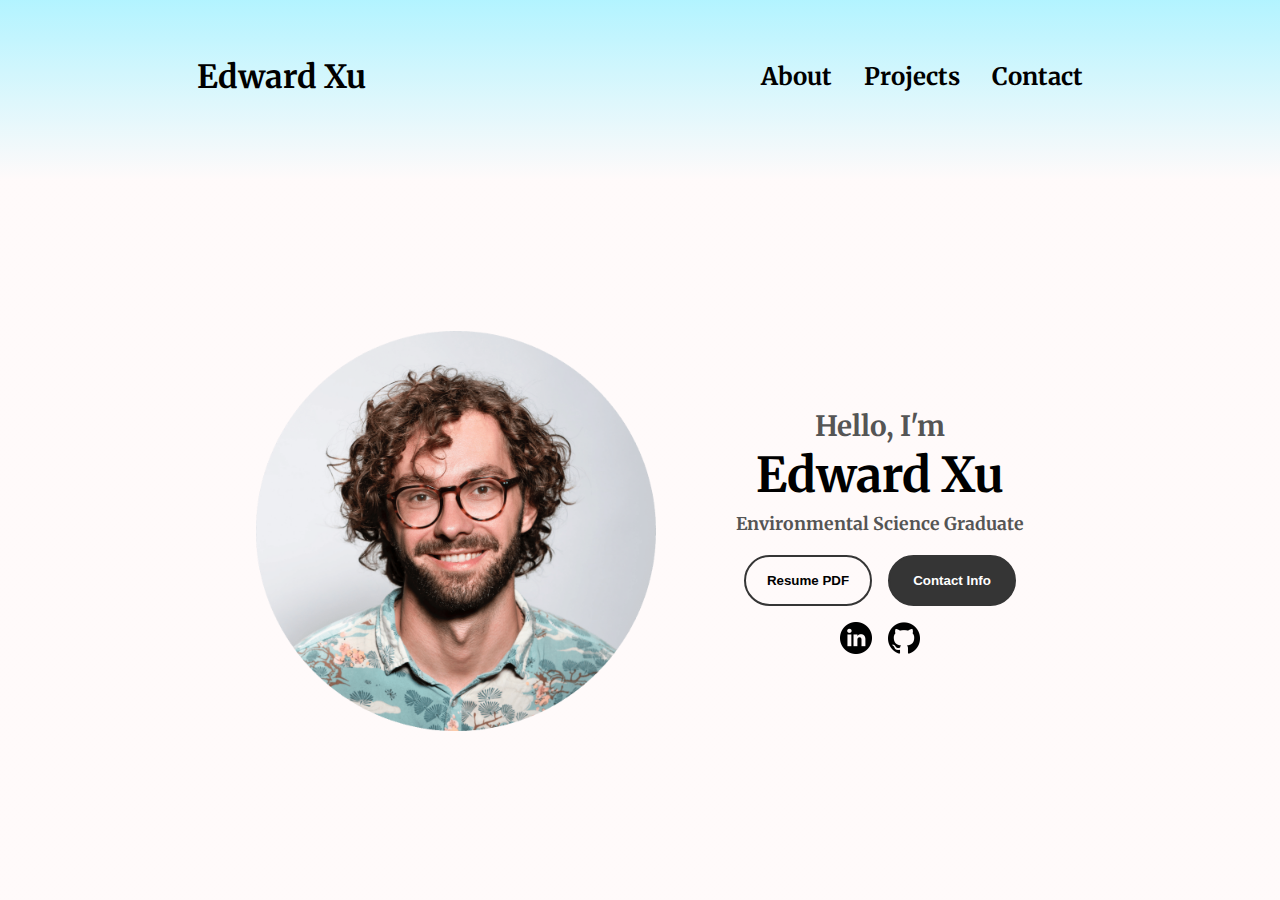
==== index.html @ 3295672f "1.0" ====
<!DOCTYPE html>
<html lang="en">
<head>
    <meta charset="UTF-8">
    <meta name="viewport" content="width=, initial-scale=1.0">
    <title>Edward's Portfolio</title>
    <link rel="stylesheet" href="style.css">
    <link rel="stylesheet" href="mediaqueries.css">
</head>
<body>
    <nav id="desktop-nav">
        <div class="logo">Edward Xu</div>
        <div>
            <ul class="nav-links">
                <li><a href="#about">About</a></li>
                <li><a href="#projects">Projects</a></li>
                <li><a href="#contact">Contact</a></li>
            </ul>
        </div>
    </nav>
    <nav id="hamburger-nav">
        <div class="logo">Edward Xu</div>
        <div class="hamburger-menu">
            <div class="hamburger-icon" onclick="toggleMenu()">
                <span></span>
                <span></span>
                <span></span>
            </div>
            <div class="menu-links">
                <li><a href="#about" onclick="toggleMenu()">About</a></li>
                <li><a href="#projects" onclick="toggleMenu()">Projects</a></li>
                <li><a href="#contact" onclick="toggleMenu()">Contact</a></li>
            </div>
    </nav>
    <section id="profile">
        <div class="section_pic-container">
            <img src="./assets/profile-pic.png" alt="Edward Xu">
        </div>
        <div class="section__text">
            <p class="section__text__p1">Hello, I'm</p>
            <h1 class="title">Edward Xu</h1>
            <p class="section__text__p2">Environmental Science Graduate</p>
            <div class="btn-container">
                <button 
                    class="btn btn-color-2" 
                    onclick="window.open('./assets/resume-example.pdf')">Resume PDF
                </button>
                <button 
                    class="btn btn-color-1" 
                    onclick="location.href='./#contact'">Contact Info</button>
            </div>
            <div id="socials-container">
                <img 
                    src="./assets/linkedin.png" 
                    alt="LinkedIn"
                    class="icon" 
                    onclick="location.href='https://www.linkedin.com/in/edward-xu-8b57b4224/'">
                <img 
                    src="./assets/github.png" 
                    alt="Github"
                    class="icon" 
                    onclick="location.href='https://www.github.com'">
            </div>
        </div>
    </section>
    <script src="script.js"></script>
</body>
</html>
---- style.css ----
/* GENERAL */

@import url('https://fonts.googleapis.com/css2?family=Merriweather:ital,wght@0,300;0,400;0,700;0,900;1,300;1,400;1,700;1,900&family=Poppins:wght@300;400;500;600&display=swap');

* {
    margin: 0;
    padding: 0;
}

body {
    font-family: "Merriweather", serif;
    font-weight: 700;
    font-style: normal;
      } ;

html {
    scroll-behavior: smooth;
}

p {
    color: rgb(85, 85, 85)
}

/* TRANSITION */

am .btn {
    transition: all 300ms ease
}

/* DESKTOP NAV */

nav, 
.nav-links {
    display: flex;
}

nav {
    justify-content: space-around;
    align-items: center;
    height: 17vh;
 }

 .nav-links {
    gap: 2rem;
    list-style: none;
    font-size: 1.5rem;
 }

 a {
    color: black;
    text-decoration: none;
    text-decoration-color: white;
 }

 a:hover {
    color: grey;
    text-decoration: underline;
    text-underline-offset: 0.75rem;
    text-decoration-color: rgb(181, 181, 181);}

.logo{
    font-size: 2rem;
}

.logo:hover{
    cursor:default
}

/* HAMBURGER MENU */

#hamburger-nav {
    display: none;
}

.hamburger-menu{
    position: relative;
    display: inline-block;
}

.hamburger-icon{
    display: flex;
    flex-direction: column;
    justify-content: space-between;
    height: 24px;
    width: 30px;
    cursor: pointer;
}

.hamburger-icon span {
    width: 100%;
    height: 2px;
    background-color: black;
    transition: all 0.3s ease-in-out;
}

.menu-links {
    position: absolute;
    top: 100%;
    right: 0;
    background-color: transparent;
    width: fit-content;
    max-height: 0;
    overflow: hidden;
    transition: all 0.3s ease-in-out;
}

.menu-links a {
    display: block;
    padding: 10px;
    text-align: center;
    font-size: 1.5rem;
    color: black;
    text-decoration: none;
    transition: all 0.3 ease-in-out;
}

.menu-links li {
    list-style: none;
}

.menu-links.open {
    max-height: 300px;
}

.hamburger-icon.open span:first-child{
    transform:rotate(45deg) translate(10px, 5px);
}

.hamburger-icon.open span:nth-child(2) {
    opacity:0;
}

.hamburger-icon.open span:last-child {
    transform:rotate(-45deg) translate(10px, -5px);
}

.hamburger-icon span:first-child {
    transform: none;
}

.hamburger-icon span:first-child {
    opacity: 1;
}

.hamburger-icon span:first-child {
    transform: none;
}

/* SECTIONS */

section {
    padding-top: 4vh;
    height: 96vh;
    margin: 0 10rem;
    box-sizing: border-box;
    min-height: fit-content;
}

.section-container {
    display: flex;
}

/* PROFILE SECTION */

#profile {
    display: flex;
    justify-content: center;
    gap: 5rem;
    height: 80vh
}

.section_pic-container {
    display: flex;
    height: 400px;
    width: 400px;
    margin: auto 0;
}

.section__text {
    align-self: center;
    text-align: center;
}

.section__text_p {
    font-weight: 600
    
}

.section__text__p1 {
    text-align: center;
}

.section__text__p1 {
    font-size: 1.75rem;
    margin-bottom: 0.1rem;
}

.section__text__p2 {
    font-size: 1.1rem;
    margin-bottom: 1.25rem;
}

.title {
    font-size: 3rem;
    text-align: center;
    margin-bottom: 0.5rem;
}

#socials-container {
    display: flex;
    justify-content: center;
    margin-top: 1rem;
    gap: 1rem;
}

/* ICONS */

.icon{
    cursor: pointer;
    height: 2rem;
}

.btn-container{
    display: flex;
    justify-content: center;
    gap: 1rem;
}

.btn{
    font-weight: 600;
    transition: all 300ms ease;
    padding: 1rem;
    width: 8rem;
    border-radius: 2rem;
}

.btn-color-1, .btn-color-2 {
    border: rgb(53, 53, 53) 0.15rem solid;
}
.btn-color-1:hover, .btn-color-2:hover {
    cursor: pointer
}

.btn-color-1, .btn-color-2:hover {
    background: rgb(53, 53, 53);
    color: white;
}

.btn-color-1:hover {
    background: rgb(0, 0, 0);
}

.btn-color-2 {
    background: none
}

.btn-color-2:hover {
    border: rgb(255, 255, 255) 0.1rem solid;
}

/* BACKGROUND*/

body {
    /* Fallback solid color for older browsers */
    background: hsla(189, 100%, 85%, 1);
    
    background: linear-gradient(
        180deg,
        hsla(189, 100%, 85%, 1) 0%,
        hsla(0, 100%, 99%, 1) 20%
    );
}

html, body {
    min-height: 100vh;
    margin: 0;
    padding: 0;
}
---- mediaqueries.css ----
@media screen and (max-width: 1200px) {
    #desktop-nav {
        display: none;
    }
    #hamburger-nav {
        display: flex;
    }
}
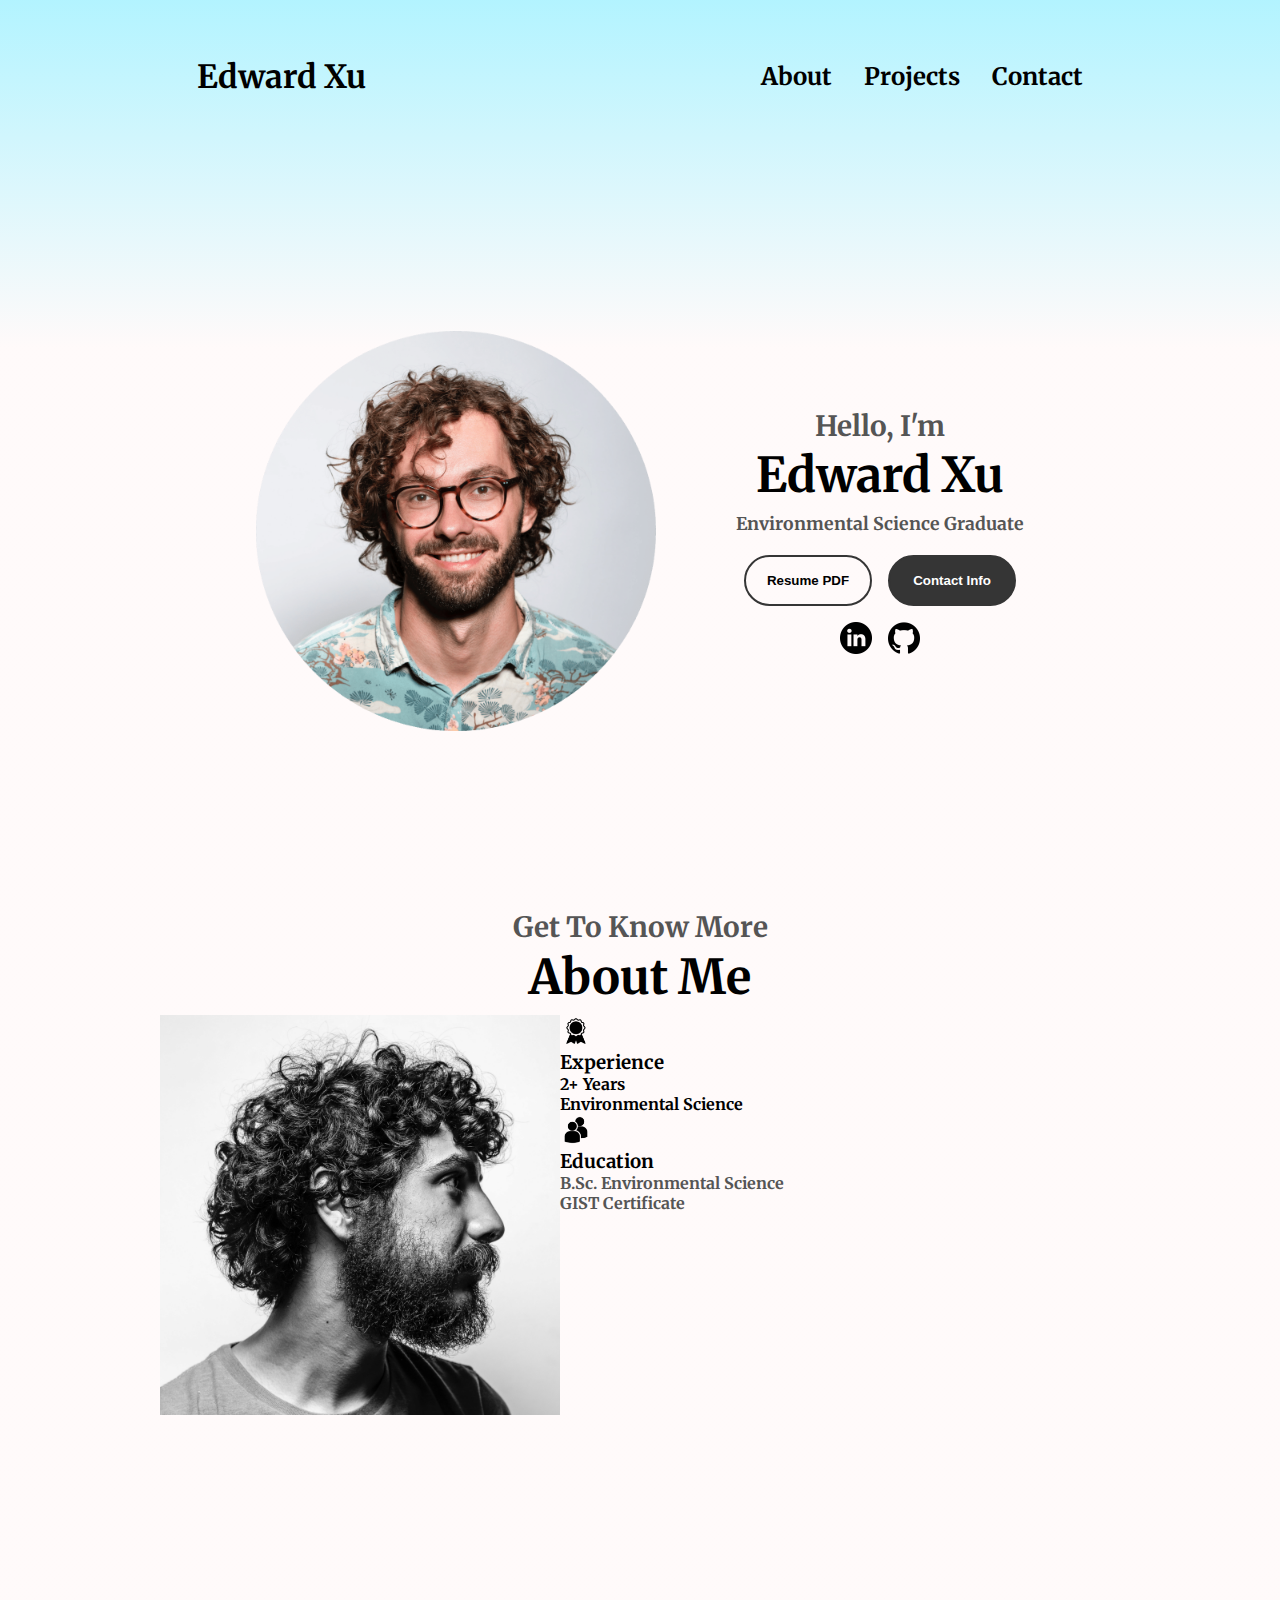
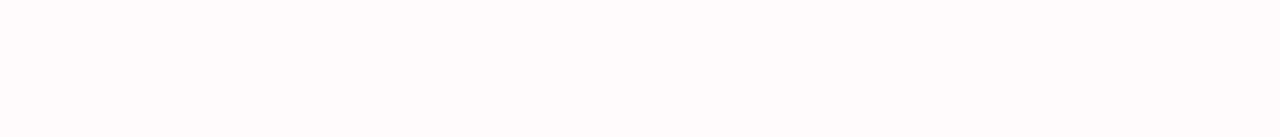
==== commit 567eb742: "Update index.html" ====
--- a/index.html
+++ b/index.html
@@ -31,6 +31,7 @@
                 <li><a href="#projects" onclick="toggleMenu()">Projects</a></li>
                 <li><a href="#contact" onclick="toggleMenu()">Contact</a></li>
             </div>
+        </div>
     </nav>
     <section id="profile">
         <div class="section_pic-container">
@@ -63,6 +64,37 @@
             </div>
         </div>
     </section>
+    <section id="about">
+        <p class="section__text__p1">Get To Know More</p>
+        <h1 class="title">About Me</h1>
+        <div class="section-container">
+            <div class="section_pic-container">
+                <img src="./assets/about-pic.png" 
+                alt="Profile picture"
+                class="about-pic"
+                />
+            </div>
+            <div class="about-details-container">
+                <div class="about-container">
+                    <div class="details-container">
+                        <img src="./assets/experience.png"
+                        alt="Experience icon"
+                        class="icon"
+                    />
+                    <h3>Experience</h3>
+                    <p2>2+ Years <br>Environmental Science</p2>
+                    </div>
+                    <div class="details-container">
+                        <img src="./assets/education.png"
+                        alt="Education icon"
+                        class="icon"
+                    />
+                    <h3>Education</h3>
+                    <p>B.Sc. Environmental Science<br />GIST Certificate</p2>
+                    </div>
+            </div>
+        </div>
+    </section>
     <script src="script.js"></script>
 </body>
 </html> 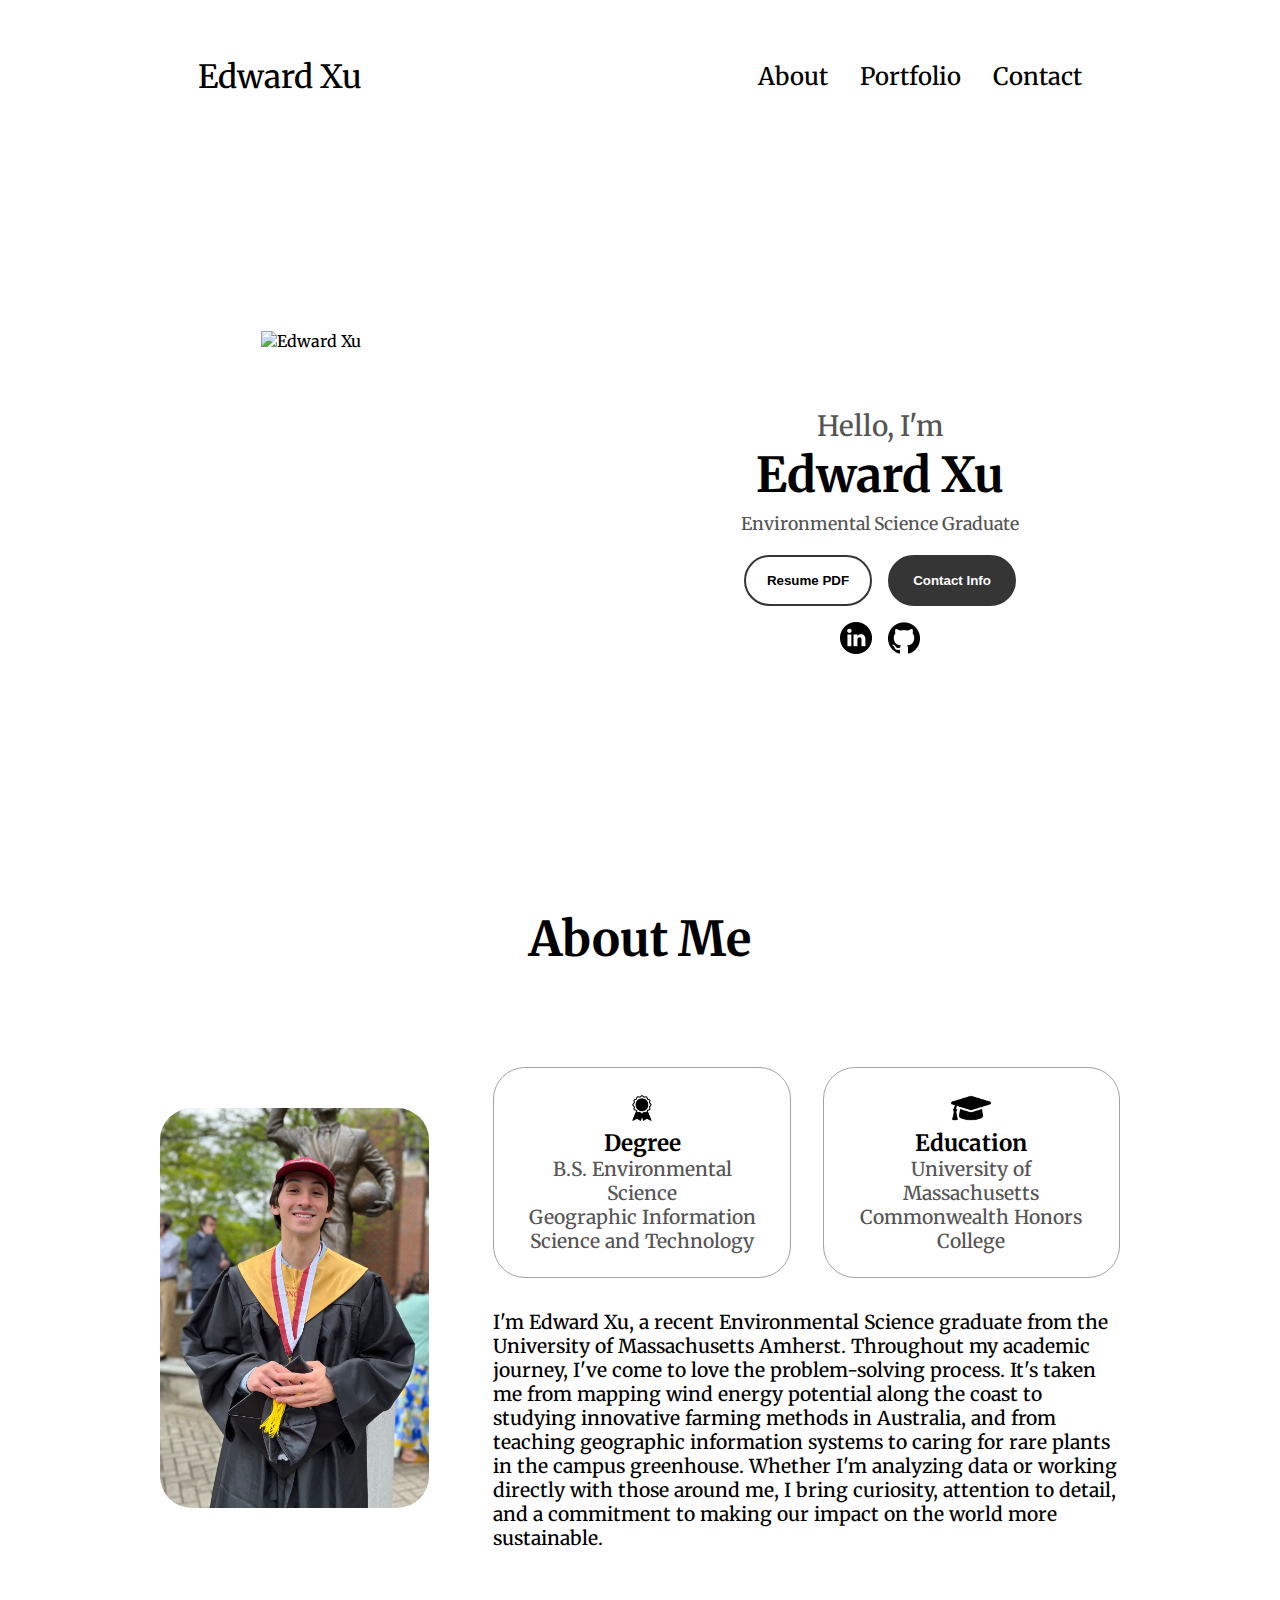
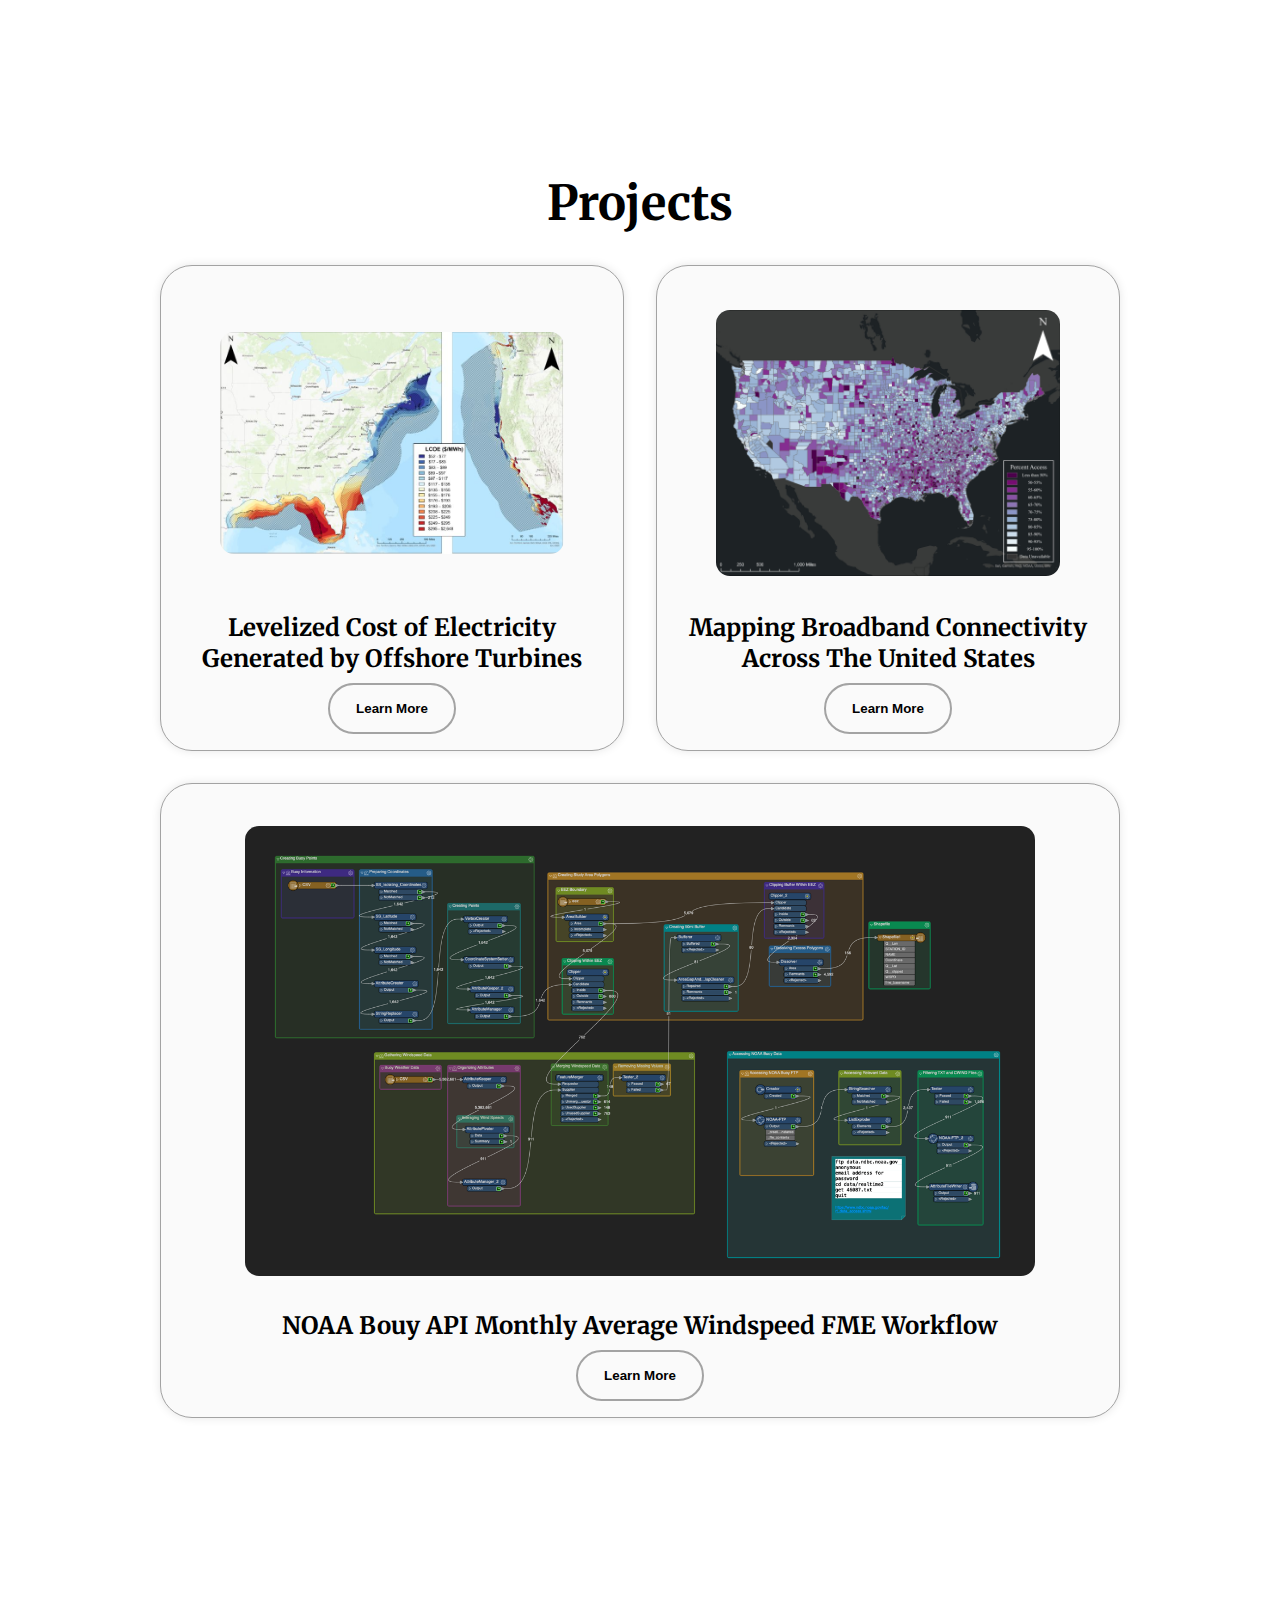
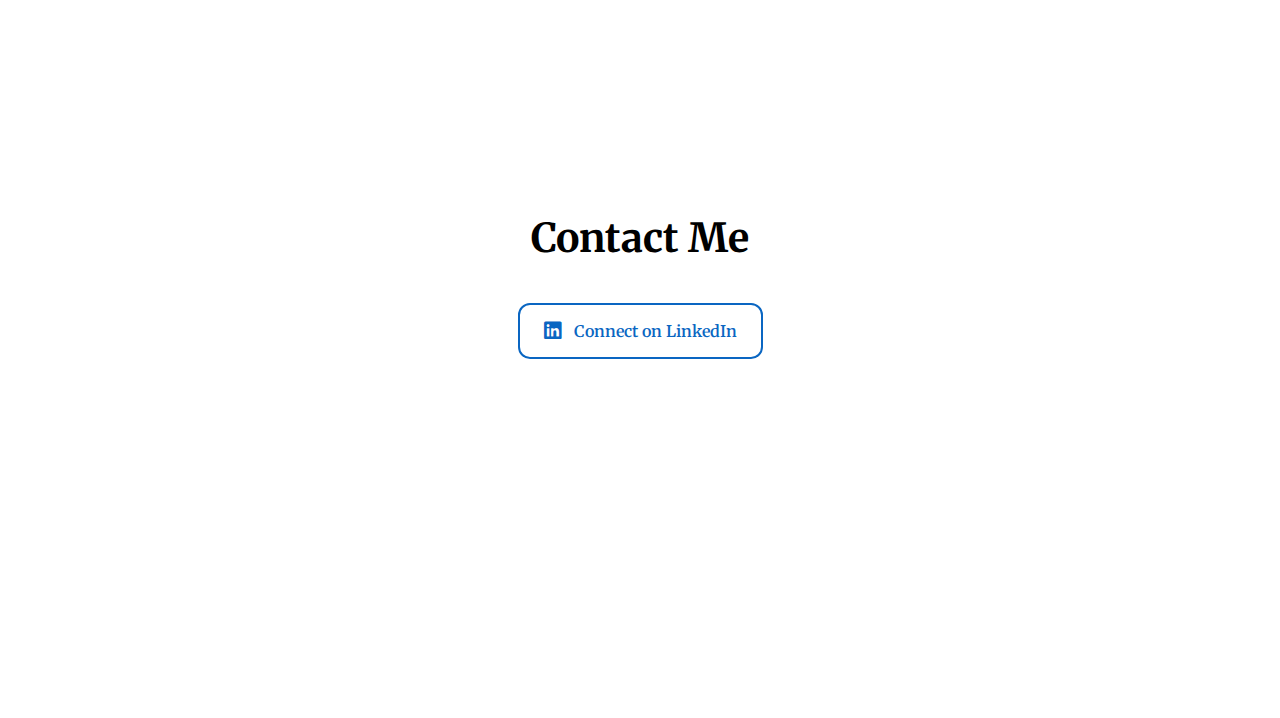
==== commit db447298: "1.0.1" ====
--- a/index.html
+++ b/index.html
@@ -6,6 +6,7 @@
     <title>Edward's Portfolio</title>
     <link rel="stylesheet" href="style.css">
     <link rel="stylesheet" href="mediaqueries.css">
+    <link rel="stylesheet" href="https://cdnjs.cloudflare.com/ajax/libs/font-awesome/6.5.1/css/all.min.css">
 </head>
 <body>
     <nav id="desktop-nav">
@@ -13,7 +14,7 @@
         <div>
             <ul class="nav-links">
                 <li><a href="#about">About</a></li>
-                <li><a href="#projects">Projects</a></li>
+                <li><a href="#portfolio">Portfolio</a></li>
                 <li><a href="#contact">Contact</a></li>
             </ul>
         </div>
@@ -28,14 +29,14 @@
             </div>
             <div class="menu-links">
                 <li><a href="#about" onclick="toggleMenu()">About</a></li>
-                <li><a href="#projects" onclick="toggleMenu()">Projects</a></li>
+                <li><a href="#portfolio" onclick="toggleMenu()">Projects</a></li>
                 <li><a href="#contact" onclick="toggleMenu()">Contact</a></li>
             </div>
         </div>
     </nav>
     <section id="profile">
         <div class="section_pic-container">
-            <img src="./assets/profile-pic.png" alt="Edward Xu">
+            <img src="./assets/profile-photo.png" alt="Edward Xu">
         </div>
         <div class="section__text">
             <p class="section__text__p1">Hello, I'm</p>
@@ -44,7 +45,7 @@
             <div class="btn-container">
                 <button 
                     class="btn btn-color-2" 
-                    onclick="window.open('./assets/resume-example.pdf')">Resume PDF
+                    onclick="window.open('./assets/Xu Resume.pdf')">Resume PDF
                 </button>
                 <button 
                     class="btn btn-color-1" 
@@ -65,34 +66,114 @@
         </div>
     </section>
     <section id="about">
-        <p class="section__text__p1">Get To Know More</p>
         <h1 class="title">About Me</h1>
         <div class="section-container">
             <div class="section_pic-container">
-                <img src="./assets/about-pic.png" 
+                <img src="./assets/IMG_1903.jpg" 
                 alt="Profile picture"
                 class="about-pic"
                 />
             </div>
-            <div class="about-details-container">
-                <div class="about-container">
+            <div class="about-details-containers">
+                <div class="about-containers">
                     <div class="details-container">
                         <img src="./assets/experience.png"
                         alt="Experience icon"
                         class="icon"
                     />
-                    <h3>Experience</h3>
-                    <p2>2+ Years <br>Environmental Science</p2>
+                    <h3>Degree</h3>
+                    <p>B.S. Environmental Science<br>Geographic Information Science and Technology</p>
                     </div>
                     <div class="details-container">
-                        <img src="./assets/education.png"
+                        <img src="./assets/grad-hat.png"
                         alt="Education icon"
                         class="icon"
                     />
                     <h3>Education</h3>
-                    <p>B.Sc. Environmental Science<br />GIST Certificate</p2>
+                    <p>University of Massachusetts<br>Commonwealth Honors College</p>
                     </div>
             </div>
+                <div class="text-container">
+                    <p1>I'm Edward Xu, a recent Environmental Science graduate from the University of Massachusetts Amherst. 
+                    Throughout my academic journey, I've come to love the problem-solving process. It's taken me from mapping wind energy potential along the coast to studying innovative farming methods in Australia, 
+                    and from teaching geographic information systems to caring for rare plants in the campus greenhouse. 
+                    Whether I'm analyzing data or working directly with those around me, I bring curiosity, attention to detail, 
+                    and a commitment to making our impact on the world more sustainable.</p>
+                </div>
+        </div>
+    </section>
+    <section id="portfolio">
+        <h1 class="title">Projects</h1>
+        <div class="experience-details-container">
+            <div class="details-container color-container">
+                <div class="article-container">
+                    <img 
+                        src="./assets/LCOE Map.jpeg" 
+                        alt="Project 1" 
+                        class="project-img" 
+                        onclick="location.href='./project1.html'"
+                    />
+                </div>
+                <h2 class="experience-sub-title project-title">Levelized Cost of Electricity Generated by Offshore Turbines</h2>
+                <div class="btn-container">
+                    <button 
+                        class="btn btn-color-2 project-btn" 
+                        onclick="location.href='./project1.html'"
+                    >
+                        Learn More
+                    </button>
+                </div>
+            </div>
+            <div class="details-container color-container">
+                <div class="article-container">
+                    <img 
+                        src="./assets/Internet.jpg" 
+                        alt="Project 2" 
+                        class="project-img"
+                        onclick="location.href='./project2.html' "
+                    />
+                </div>
+                <h2 class="experience-sub-title project-title">Mapping Broadband Connectivity Across The United States</h2>
+                <div class="btn-container">
+                    <button 
+                        class="btn btn-color-2 project-btn" 
+                        onclick="location.href='./project2.html'"
+                    >
+                        Learn More
+                    </button>
+                </div>
+            </div>
+            <div class="details-container color-container">
+                <div class="article-container">
+                    <img 
+                        src="./assets/FME.png" 
+                        alt="Project 3" 
+                        class="project-img" 
+                        onclick="location.href='./project3.html'"
+                    />
+                </div>
+                <h2 class="experience-sub-title project-title">NOAA Bouy API Monthly Average Windspeed FME Workflow</h2>
+                <div class="btn-container">
+                    <button 
+                        class="btn btn-color-2 project-btn" 
+                        onclick="location.href='./project3.html'"
+                    >
+                        Learn More
+                    </button>
+                </div>
+            </div>
+        </div>
+    </section>
+    <section id="contact" class="contact-section">
+        <div class="contact-content-wrapper">
+            <h2 class="contact-title">Contact Me</h2>
+            <a href="https://www.linkedin.com/in/edward-xu-8b57b4224/" 
+               target="_blank" 
+               rel="noopener noreferrer" 
+               class="contact-btn linkedin-btn">
+                <i class="fab fa-linkedin" aria-hidden="true"></i>
+                <span>Connect on LinkedIn</span>
+            </a>
         </div>
     </section>
     <script src="script.js"></script>
--- a/style.css
+++ b/style.css
@@ -9,7 +9,7 @@
 
 body {
     font-family: "Merriweather", serif;
-    font-weight: 700;
+    font-weight: 500;
     font-style: normal;
       } ;
 
@@ -213,11 +213,27 @@
     gap: 1rem;
 }
 
+.project-img {
+    cursor: pointer;
+    transition: all 300ms ease;
+    border: 2px solid transparent;
+}
+
+.project-img:hover {
+    transform: scale(1.02);
+    border-color: rgb(163, 163, 163);
+}
+
 /* ICONS */
 
-.icon{
+.icon {
     cursor: pointer;
     height: 2rem;
+    transition: all 300ms ease;
+}
+
+.icon:hover {
+    transform: scale(1.1);
 }
 
 .btn-container{
@@ -258,21 +274,182 @@
     border: rgb(255, 255, 255) 0.1rem solid;
 }
 
-/* BACKGROUND*/
-
-body {
-    /* Fallback solid color for older browsers */
-    background: hsla(189, 100%, 85%, 1);
+/* ABOUT SECTION */
+#about {
+    position: relative;
+}
+
+.about-containers {
+    gap: 2rem;
+    margin-bottom: 2rem;
+    margin-top: 0rem;
+}
+
+.about-details-containers {
+    justify-content: center;
+    flex-direction: column;
+    display: flex;
+    font-size: larger;
     
-    background: linear-gradient(
-        180deg,
-        hsla(189, 100%, 85%, 1) 0%,
-        hsla(0, 100%, 99%, 1) 20%
-    );
-}
-
-html, body {
-    min-height: 100vh;
-    margin: 0;
-    padding: 0;
+}
+
+.about-containers,
+.about-details-containers {
+    display: flex;
+}
+
+.details-container {
+    transition: all 300ms ease;
+}
+
+.details-container:hover {
+    transform: translateY(-5px);
+    box-shadow: 0 5px 15px rgba(0, 0, 0, 0.1);
+    border-color: rgb(53, 53, 53);
+}
+
+.about-pic {
+    border-radius: 2rem;
+}
+
+.arrow {
+    position: absolute;
+    right: -5rem;
+    bottom: 2.5rem;
+}
+
+.details-container {
+    padding: 1.5rem;
+    flex: 1;
+    background: transparent;
+    border-radius: 2rem;
+    border: rgb(53, 53, 53) 0.1rem solid;
+    border-color: rgb(163, 163, 163);
+    text-align: center;
+}
+
+.section-container {
+    gap: 4rem;
+    height: 80%;
+}
+
+.section__pic-container {
+    height: 400px;
+    width: 400px;
+    margin: auto 0;
+}
+
+/* PORTFOLIO SECTION */
+#portfolio {
+    position: relative;
+    padding: 4vh 0;
+}
+
+.experience-details-container {
+    display: flex;
+    justify-content: center;
+    gap: 2rem;
+    margin-top: 2rem;
+    flex-wrap: wrap;
+}
+
+.color-container {
+    background: rgb(250, 250, 250);
+    box-shadow: 0 0 10px rgba(0, 0, 0, 0.1);
+    width: calc(100% / 3 - 2rem);
+    min-width: 270px;
+    position: relative;
+    padding-bottom: 60px; /* Space for the button */
+    min-height: 400px; /* Set a minimum height for the container */
+    display: flex;
+    flex-direction: column;
+}
+
+.color-container {
+    transition: all 300ms ease;
+}
+
+.color-container:hover {
+    transform: translateY(-5px);
+    box-shadow: 0 5px 15px rgba(0, 0, 0, 0.1);
+}
+
+.project-img {
+    border-radius: 1rem;
+    width: 90%;
+    height: auto;
+    margin: auto; /* Centers the image vertically in the remaining space */
+}
+
+.project-title {
+    margin: 1rem 0;
+    color: black;
+}
+
+.project-btn {
+    color: black;
+    border-color: rgb(163, 163, 163);
+    position: absolute;
+    bottom: 1rem;
+    left: 50%;
+    transform: translateX(-50%);
+}
+
+.article-container {
+    display: flex;
+    justify-content: center;
+    align-items: center;
+    padding: 1rem;
+    flex-grow: 1; /* Allows the container to fill available space */
+}
+
+/* CONTACT */
+.contact-section {
+    display: flex;
+    justify-content: center;
+    align-items: center;
+    padding: 2rem 1rem;
+    max-width: 1200px;
+    margin: 0 auto;
+}
+
+.contact-content-wrapper {
+    width: 100%;
+    max-width: 600px;
+    display: flex;
+    flex-direction: column;
+    align-items: center;
+}
+
+.contact-title {
+    font-size: 2.5rem;
+    margin-bottom: 2.5rem;
+    text-align: center;
+}
+
+.contact-btn {
+    display: inline-flex;
+    align-items: center;
+    gap: 0.75rem;
+    padding: 1rem 1.5rem;
+    border-radius: 0.75rem;
+    text-decoration: none;
+    font-weight: 600;
+    transition: all 0.3s ease;
+}
+
+.linkedin-btn {
+    background-color: transparent;
+    color: #0a66c2;
+    border: 2px solid #0a66c2; 
+}
+
+.linkedin-btn:hover {
+    background-color: #0a66c2;
+    color: #ffffff;
+    transform: translateY(-2px);
+}
+
+.linkedin-btn i {
+    font-size: 1.25rem;
 }--- a/mediaqueries.css
+++ b/mediaqueries.css
@@ -5,4 +5,129 @@
     #hamburger-nav {
         display: flex;
     }
+}
+
+/* ABOUT */
+@media screen and (max-width: 1200px) {
+    .about-containers {
+        gap: 1.5rem;
+    }
+    
+    .section__pic-container {
+        height: 350px;
+        width: 350px;
+    }
+
+    .about-pic {
+        border-radius: 1.75rem;
+    }
+
+    .arrow {
+        right: -3rem;
+    }
+}
+
+@media screen and (max-width: 992px) {
+    .about-containers {
+        flex-direction: column;
+        align-items: center;
+    }
+
+    .about-details-containers {
+        width: 100%;
+        gap: 1rem;
+    }
+
+    .section__pic-container {
+        height: 300px;
+        width: 300px;
+    }
+
+    .about-pic {
+        border-radius: 1.5rem;
+    }
+
+    .arrow {
+        display: none;
+    }
+}
+
+@media screen and (max-width: 768px) {
+    .section-container {
+        gap: 2rem;
+    }
+
+    .about-containers {
+        margin-top: 1rem;
+    }
+
+    .details-container {
+        padding: 1.2rem;
+    }
+
+    .section__pic-container {
+        height: 250px;
+        width: 250px;
+    }
+
+    .about-pic {
+        border-radius: 1.25rem;
+    }
+}
+
+@media screen and (max-width: 480px) {
+    .about-containers {
+        margin: 1rem 0;
+    }
+
+    .section__pic-container {
+        height: 200px;
+        width: 200px;
+    }
+
+    .about-pic {
+        border-radius: 1rem;
+    }
+
+    .details-container {
+        padding: 1rem;
+        border-radius: 1.5rem;
+    }
+}
+
+@media screen and (max-width: 360px) {
+    .section__pic-container {
+        height: 180px;
+        width: 180px;
+    }
+}
+
+/* PORTFOLIO */
+@media screen and (max-width: 1200px) {
+    .color-container {
+        width: calc(50% - 2rem); /* Two projects per row on medium screens */
+    }
+}
+
+@media screen and (max-width: 800px) {
+    .color-container {
+        width: 100%; /* One project per row on small screens */
+    }
+}
+
+/* CONTACT */
+@media (max-width: 768px) {
+    .contact-section {
+        min-height: 50vh;
+        margin: 1rem auto;
+    }
+
+    .contact-title {
+        font-size: 2rem;
+        margin-bottom: 2rem;
+    }
+
+    .contact-links {
+        padding: 1.5rem;
+    }
 }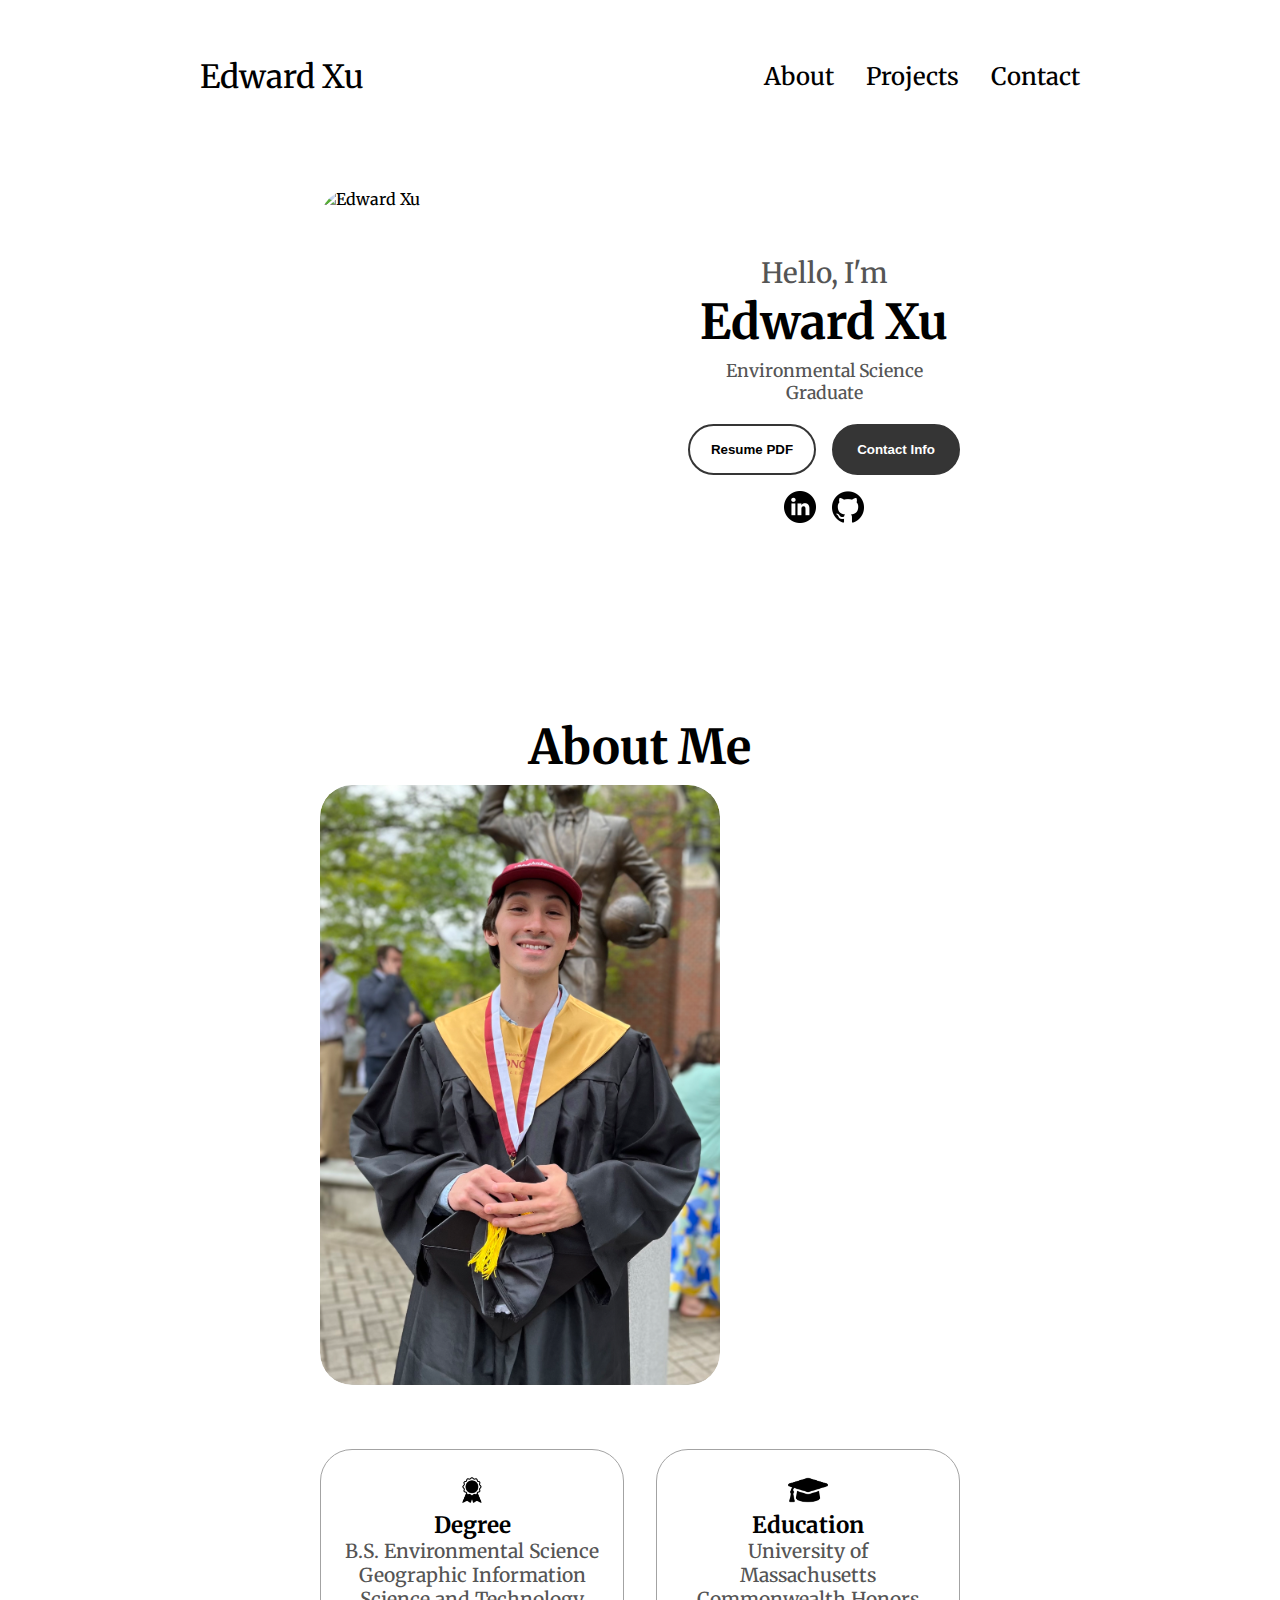
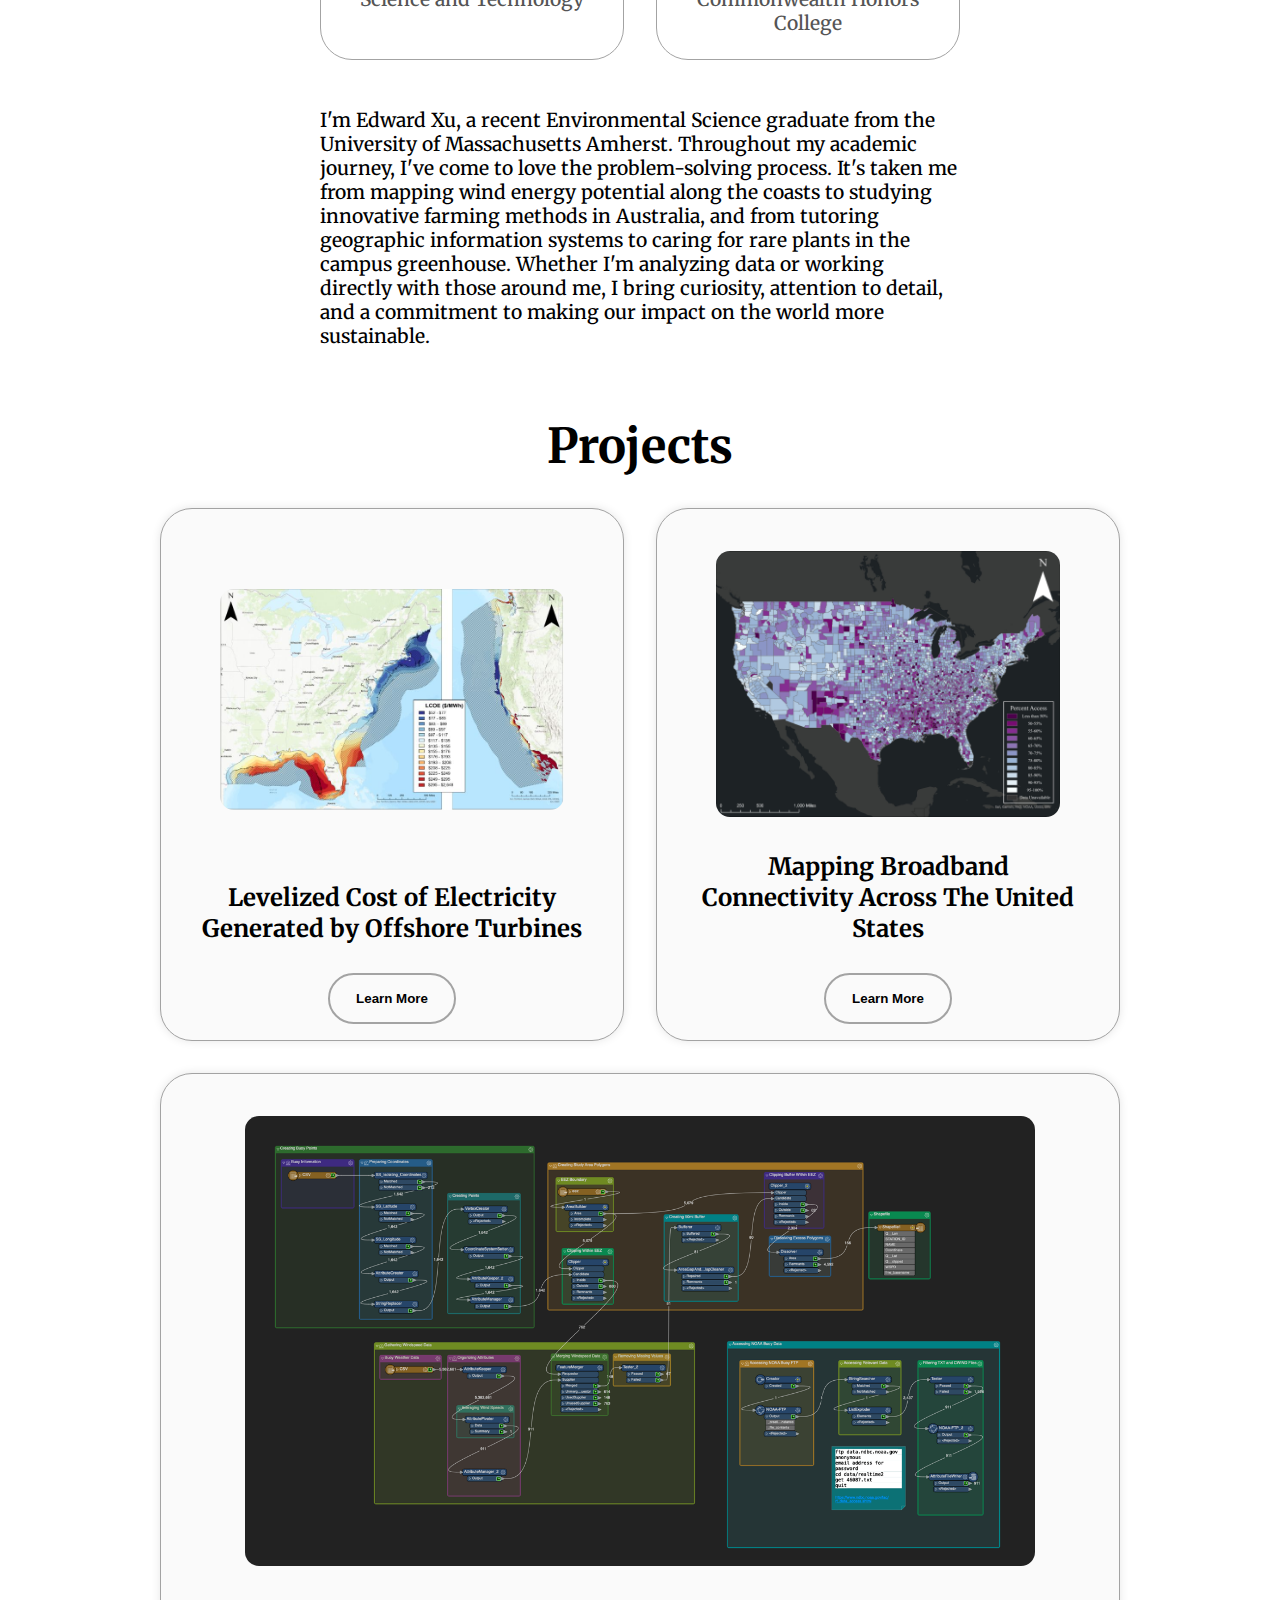
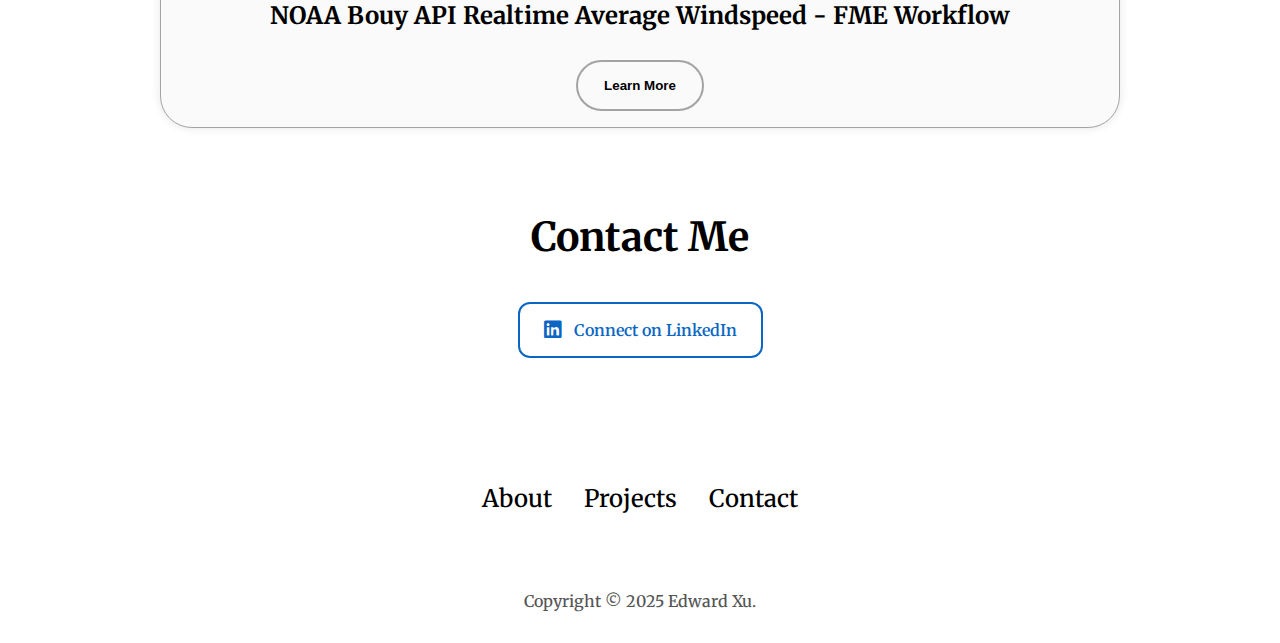
==== commit d836b55b: "1.0.2" ====
--- a/index.html
+++ b/index.html
@@ -14,7 +14,7 @@
         <div>
             <ul class="nav-links">
                 <li><a href="#about">About</a></li>
-                <li><a href="#portfolio">Portfolio</a></li>
+                <li><a href="#portfolio">Projects</a></li>
                 <li><a href="#contact">Contact</a></li>
             </ul>
         </div>
@@ -95,8 +95,8 @@
             </div>
                 <div class="text-container">
                     <p1>I'm Edward Xu, a recent Environmental Science graduate from the University of Massachusetts Amherst. 
-                    Throughout my academic journey, I've come to love the problem-solving process. It's taken me from mapping wind energy potential along the coast to studying innovative farming methods in Australia, 
-                    and from teaching geographic information systems to caring for rare plants in the campus greenhouse. 
+                    Throughout my academic journey, I've come to love the problem-solving process. It's taken me from mapping wind energy potential along the coasts to studying innovative farming methods in Australia, 
+                    and from tutoring geographic information systems to caring for rare plants in the campus greenhouse. 
                     Whether I'm analyzing data or working directly with those around me, I bring curiosity, attention to detail, 
                     and a commitment to making our impact on the world more sustainable.</p>
                 </div>
@@ -152,7 +152,7 @@
                         onclick="location.href='./project3.html'"
                     />
                 </div>
-                <h2 class="experience-sub-title project-title">NOAA Bouy API Monthly Average Windspeed FME Workflow</h2>
+                <h2 class="experience-sub-title project-title">NOAA Bouy API Realtime Average Windspeed - FME Workflow</h2>
                 <div class="btn-container">
                     <button 
                         class="btn btn-color-2 project-btn" 
@@ -176,6 +176,18 @@
             </a>
         </div>
     </section>
+    <footer>
+        <nav>
+            <div class="nav-links-container">
+                <ul class="nav-links">
+                    <li><a href="#about">About</a></li>
+                    <li><a href="#portfolio">Projects</a></li>
+                    <li><a href="#contact">Contact</a></li>
+                </ul>
+            </div>
+        </nav>
+        <p>Copyright &#169; 2025 Edward Xu.</p>
+    </footer>
     <script src="script.js"></script>
 </body>
 </html> --- a/style.css
+++ b/style.css
@@ -1,5 +1,4 @@
 /* GENERAL */
-
 @import url('https://fonts.googleapis.com/css2?family=Merriweather:ital,wght@0,300;0,400;0,700;0,900;1,300;1,400;1,700;1,900&family=Poppins:wght@300;400;500;600&display=swap');
 
 * {
@@ -11,24 +10,22 @@
     font-family: "Merriweather", serif;
     font-weight: 500;
     font-style: normal;
-      } ;
+}
 
 html {
     scroll-behavior: smooth;
 }
 
 p {
-    color: rgb(85, 85, 85)
+    color: rgb(85, 85, 85);
 }
 
 /* TRANSITION */
-
-am .btn {
-    transition: all 300ms ease
+.btn {
+    transition: all 300ms ease;
 }
 
 /* DESKTOP NAV */
-
 nav, 
 .nav-links {
     display: flex;
@@ -38,46 +35,46 @@
     justify-content: space-around;
     align-items: center;
     height: 17vh;
- }
-
- .nav-links {
+}
+
+.nav-links {
     gap: 2rem;
     list-style: none;
     font-size: 1.5rem;
- }
-
- a {
+}
+
+a {
     color: black;
     text-decoration: none;
     text-decoration-color: white;
- }
-
- a:hover {
+}
+
+a:hover {
     color: grey;
     text-decoration: underline;
     text-underline-offset: 0.75rem;
-    text-decoration-color: rgb(181, 181, 181);}
-
-.logo{
+    text-decoration-color: rgb(181, 181, 181);
+}
+
+.logo {
     font-size: 2rem;
 }
 
-.logo:hover{
-    cursor:default
+.logo:hover {
+    cursor: default;
 }
 
 /* HAMBURGER MENU */
-
 #hamburger-nav {
     display: none;
 }
 
-.hamburger-menu{
+.hamburger-menu {
     position: relative;
     display: inline-block;
 }
 
-.hamburger-icon{
+.hamburger-icon {
     display: flex;
     flex-direction: column;
     justify-content: space-between;
@@ -111,7 +108,7 @@
     font-size: 1.5rem;
     color: black;
     text-decoration: none;
-    transition: all 0.3 ease-in-out;
+    transition: all 0.3s ease-in-out;
 }
 
 .menu-links li {
@@ -122,75 +119,85 @@
     max-height: 300px;
 }
 
-.hamburger-icon.open span:first-child{
-    transform:rotate(45deg) translate(10px, 5px);
+.hamburger-icon.open span:first-child {
+    transform: rotate(45deg) translate(10px, 5px);
 }
 
 .hamburger-icon.open span:nth-child(2) {
-    opacity:0;
+    opacity: 0;
 }
 
 .hamburger-icon.open span:last-child {
-    transform:rotate(-45deg) translate(10px, -5px);
-}
-
-.hamburger-icon span:first-child {
-    transform: none;
-}
-
-.hamburger-icon span:first-child {
-    opacity: 1;
-}
-
-.hamburger-icon span:first-child {
-    transform: none;
+    transform: rotate(-45deg) translate(10px, -5px);
 }
 
 /* SECTIONS */
-
 section {
-    padding-top: 4vh;
-    height: 96vh;
+    padding: 4rem 10rem;
+    min-height: auto;
+    height: auto;
     margin: 0 10rem;
     box-sizing: border-box;
-    min-height: fit-content;
 }
 
 .section-container {
     display: flex;
+    gap: 4rem;
+    height: auto;
+    flex-wrap: wrap;
 }
 
 /* PROFILE SECTION */
-
 #profile {
     display: flex;
     justify-content: center;
+    align-items: center;
     gap: 5rem;
-    height: 80vh
+    height: auto;
+    padding-top: 4vh;
 }
 
 .section_pic-container {
     display: flex;
+    justify-content: center;
+    align-items: center;
     height: 400px;
     width: 400px;
     margin: auto 0;
 }
 
+#profile .section_pic-container img {
+    width: 100%;
+    height: 100%;
+    object-fit: cover;
+    border-radius: 2rem;
+}
+
+#about .section_pic-container {
+    width: 400px;  /* Base width */
+    height: 600px; /* Height for 2:3 ratio (400 * 1.5) */
+    border-radius: 2rem;
+    overflow: hidden;
+}
+
+#about .section_pic-container img {
+    width: 100%;
+    height: 100%;
+    object-fit: cover;
+    border-radius: 2rem;
+}
+
 .section__text {
     align-self: center;
     text-align: center;
 }
 
 .section__text_p {
-    font-weight: 600
-    
+    font-weight: 600;
 }
 
 .section__text__p1 {
     text-align: center;
-}
-
-.section__text__p1 {
     font-size: 1.75rem;
     margin-bottom: 0.1rem;
 }
@@ -213,19 +220,7 @@
     gap: 1rem;
 }
 
-.project-img {
-    cursor: pointer;
-    transition: all 300ms ease;
-    border: 2px solid transparent;
-}
-
-.project-img:hover {
-    transform: scale(1.02);
-    border-color: rgb(163, 163, 163);
-}
-
 /* ICONS */
-
 .icon {
     cursor: pointer;
     height: 2rem;
@@ -236,13 +231,14 @@
     transform: scale(1.1);
 }
 
-.btn-container{
+/* BUTTONS */
+.btn-container {
     display: flex;
     justify-content: center;
     gap: 1rem;
 }
 
-.btn{
+.btn {
     font-weight: 600;
     transition: all 300ms ease;
     padding: 1rem;
@@ -250,24 +246,29 @@
     border-radius: 2rem;
 }
 
-.btn-color-1, .btn-color-2 {
+.btn-color-1,
+.btn-color-2 {
     border: rgb(53, 53, 53) 0.15rem solid;
 }
-.btn-color-1:hover, .btn-color-2:hover {
-    cursor: pointer
-}
-
-.btn-color-1, .btn-color-2:hover {
+
+.btn-color-1:hover,
+.btn-color-2:hover {
+    cursor: pointer;
+}
+
+.btn-color-1 {
     background: rgb(53, 53, 53);
     color: white;
 }
 
-.btn-color-1:hover {
+.btn-color-1:hover,
+.btn-color-2:hover {
     background: rgb(0, 0, 0);
+    color: white;
 }
 
 .btn-color-2 {
-    background: none
+    background: none;
 }
 
 .btn-color-2:hover {
@@ -277,20 +278,24 @@
 /* ABOUT SECTION */
 #about {
     position: relative;
+    overflow: visible;
+    padding-bottom: 2rem;
 }
 
 .about-containers {
     gap: 2rem;
     margin-bottom: 2rem;
-    margin-top: 0rem;
+    margin-top: 0;
+    flex-wrap: wrap;
 }
 
 .about-details-containers {
+    flex: 1;
+    min-width: 300px;
     justify-content: center;
     flex-direction: column;
     display: flex;
     font-size: larger;
-    
 }
 
 .about-containers,
@@ -298,7 +303,23 @@
     display: flex;
 }
 
+.text-container {
+    margin-top: 1rem;
+    max-width: 100%;
+}
+
+.about-pic {
+    border-radius: 2rem;
+}
+
 .details-container {
+    padding: 1.5rem;
+    flex: 1;
+    background: transparent;
+    border-radius: 2rem;
+    border: rgb(53, 53, 53) 0.1rem solid;
+    border-color: rgb(163, 163, 163);
+    text-align: center;
     transition: all 300ms ease;
 }
 
@@ -306,37 +327,6 @@
     transform: translateY(-5px);
     box-shadow: 0 5px 15px rgba(0, 0, 0, 0.1);
     border-color: rgb(53, 53, 53);
-}
-
-.about-pic {
-    border-radius: 2rem;
-}
-
-.arrow {
-    position: absolute;
-    right: -5rem;
-    bottom: 2.5rem;
-}
-
-.details-container {
-    padding: 1.5rem;
-    flex: 1;
-    background: transparent;
-    border-radius: 2rem;
-    border: rgb(53, 53, 53) 0.1rem solid;
-    border-color: rgb(163, 163, 163);
-    text-align: center;
-}
-
-.section-container {
-    gap: 4rem;
-    height: 80%;
-}
-
-.section__pic-container {
-    height: 400px;
-    width: 400px;
-    margin: auto 0;
 }
 
 /* PORTFOLIO SECTION */
@@ -359,13 +349,10 @@
     width: calc(100% / 3 - 2rem);
     min-width: 270px;
     position: relative;
-    padding-bottom: 60px; /* Space for the button */
-    min-height: 400px; /* Set a minimum height for the container */
+    padding-bottom: 80px;
+    min-height: 400px;
     display: flex;
     flex-direction: column;
-}
-
-.color-container {
     transition: all 300ms ease;
 }
 
@@ -378,12 +365,21 @@
     border-radius: 1rem;
     width: 90%;
     height: auto;
-    margin: auto; /* Centers the image vertically in the remaining space */
+    margin: auto;
+    cursor: pointer;
+    transition: all 300ms ease;
+    border: 2px solid transparent;
+}
+
+.project-img:hover {
+    transform: scale(1.02);
+    border-color: rgb(163, 163, 163);
 }
 
 .project-title {
     margin: 1rem 0;
     color: black;
+    padding: 0 1rem;
 }
 
 .project-btn {
@@ -400,10 +396,10 @@
     justify-content: center;
     align-items: center;
     padding: 1rem;
-    flex-grow: 1; /* Allows the container to fill available space */
-}
-
-/* CONTACT */
+    flex-grow: 1;
+}
+
+/* CONTACT SECTION */
 .contact-section {
     display: flex;
     justify-content: center;
@@ -411,6 +407,7 @@
     padding: 2rem 1rem;
     max-width: 1200px;
     margin: 0 auto;
+    min-height: auto !important;
 }
 
 .contact-content-wrapper {
@@ -419,6 +416,8 @@
     display: flex;
     flex-direction: column;
     align-items: center;
+    padding: 1rem !important;
+    margin-bottom: 0 !important;
 }
 
 .contact-title {
@@ -441,7 +440,7 @@
 .linkedin-btn {
     background-color: transparent;
     color: #0a66c2;
-    border: 2px solid #0a66c2; 
+    border: 2px solid #0a66c2;
 }
 
 .linkedin-btn:hover {
@@ -452,4 +451,36 @@
 
 .linkedin-btn i {
     font-size: 1.25rem;
+}
+
+/* COMPACT SECTION */
+.compact-section {
+    min-height: auto !important;
+    padding: 2rem 0 !important;
+    margin: 0 !important;
+}
+
+section + .compact-section {
+    margin-top: -2rem !important;
+}
+
+/* FOOTER */
+footer {
+    height: auto;
+    margin: 0 1rem;
+    padding: 2rem 0;
+}
+
+footer p {
+    text-align: center;
+}
+
+.nav-links-container {
+    display: flex;
+    justify-content: center;
+    margin-bottom: 2rem;
+}
+
+footer .nav-links {
+    justify-content: center;
 }--- a/mediaqueries.css
+++ b/mediaqueries.css
@@ -1,23 +1,36 @@
+/* Large Screens (max-width: 1200px) */
 @media screen and (max-width: 1200px) {
+    /* Navigation */
     #desktop-nav {
         display: none;
     }
+    
     #hamburger-nav {
         display: flex;
     }
-}
-
-/* ABOUT */
-@media screen and (max-width: 1200px) {
-    .about-containers {
-        gap: 1.5rem;
-    }
-    
-    .section__pic-container {
+
+    /* Sections */
+    section {
+        margin: 0 5rem;
+        padding: 4rem 5rem;
+    }
+
+    /* Profile Section */
+    .section_pic-container {
         height: 350px;
         width: 350px;
     }
 
+    /* About Section */
+    #about .section_pic-container {
+        width: 350px;
+        height: 525px;
+    }
+
+    .about-containers {
+        gap: 1.5rem;
+    }
+
     .about-pic {
         border-radius: 1.75rem;
     }
@@ -25,9 +38,31 @@
     .arrow {
         right: -3rem;
     }
-}
-
+
+    .section-container {
+        gap: 2rem;
+    }
+
+    /* Portfolio Section */
+    .color-container {
+        width: calc(50% - 2rem);
+    }
+}
+
+/* Medium Screens (max-width: 992px) */
 @media screen and (max-width: 992px) {
+    /* Profile Section */
+    .section_pic-container {
+        height: 300px;
+        width: 300px;
+    }
+
+    /* About Section */
+    #about .section_pic-container {
+        width: 300px;
+        height: 450px;
+    }
+
     .about-containers {
         flex-direction: column;
         align-items: center;
@@ -38,11 +73,6 @@
         gap: 1rem;
     }
 
-    .section__pic-container {
-        height: 300px;
-        width: 300px;
-    }
-
     .about-pic {
         border-radius: 1.5rem;
     }
@@ -52,7 +82,34 @@
     }
 }
 
+/* Tablet Screens (max-width: 768px) */
 @media screen and (max-width: 768px) {
+    /* General Section */
+    section {
+        margin: 0 2rem;
+        padding: 4rem 2rem;
+    }
+
+    /* Profile Section */
+    #profile {
+        flex-direction: column;
+        gap: 2rem;
+        padding-top: 2vh;
+    }
+
+    .section_pic-container {
+        height: 350px;
+        width: 350px;
+        margin: 0 auto;
+    }
+
+    /* About Section */
+    #about .section_pic-container {
+        width: 280px;
+        height: 420px;
+        margin: 0 auto;
+    }
+
     .section-container {
         gap: 2rem;
     }
@@ -65,24 +122,64 @@
         padding: 1.2rem;
     }
 
-    .section__pic-container {
-        height: 250px;
-        width: 250px;
-    }
-
-    .about-pic {
-        border-radius: 1.25rem;
-    }
-}
-
+    /* Portfolio Section */
+    .color-container {
+        width: 100%;
+        margin: 1rem auto;
+        padding-bottom: 100px;
+    }
+
+    .project-title {
+        font-size: 1.2rem;
+        margin-bottom: 2rem;
+    }
+
+    .project-btn {
+        bottom: 2rem;
+    }
+
+    /* Contact Section */
+    .contact-section {
+        min-height: auto;
+        margin: 1rem auto;
+    }
+
+    .contact-title {
+        font-size: 2rem;
+        margin-bottom: 2rem;
+    }
+
+    .contact-links {
+        padding: 1.5rem;
+    }
+}
+
+/* Mobile Screens (max-width: 480px) */
 @media screen and (max-width: 480px) {
+    /* General */
+    section {
+        margin: 0 1rem;
+        padding: 3rem 1rem;
+    }
+
+    /* Profile Section */
+    #profile {
+        gap: 1.5rem;
+    }
+
+    .section_pic-container {
+        height: 280px;
+        width: 280px;
+    }
+
+    /* About Section */
+    #about .section_pic-container {
+        width: 240px;
+        height: 360px;
+    }
+
     .about-containers {
         margin: 1rem 0;
-    }
-
-    .section__pic-container {
-        height: 200px;
-        width: 200px;
     }
 
     .about-pic {
@@ -93,41 +190,89 @@
         padding: 1rem;
         border-radius: 1.5rem;
     }
-}
-
+
+    .section__text__p1 {
+        font-size: 1.5rem;
+    }
+
+    .title {
+        font-size: 2.5rem;
+    }
+
+    /* Portfolio Section */
+    .project-img {
+        max-width: 100%;
+        height: auto;
+    }
+
+    .project-title {
+        font-size: 1.25rem;
+        padding: 0 1rem;
+    }
+
+    .color-container {
+        padding-bottom: 110px;
+    }
+
+    /* Contact Section */
+    .contact-content-wrapper {
+        padding: 1rem;
+    }
+
+    .contact-btn {
+        padding: 0.8rem 1.2rem;
+        font-size: 0.9rem;
+    }
+}
+
+/* Small Mobile Screens (max-width: 360px) */
 @media screen and (max-width: 360px) {
-    .section__pic-container {
-        height: 180px;
-        width: 180px;
-    }
-}
-
-/* PORTFOLIO */
-@media screen and (max-width: 1200px) {
-    .color-container {
-        width: calc(50% - 2rem); /* Two projects per row on medium screens */
-    }
-}
-
-@media screen and (max-width: 800px) {
-    .color-container {
-        width: 100%; /* One project per row on small screens */
-    }
-}
-
-/* CONTACT */
-@media (max-width: 768px) {
-    .contact-section {
-        min-height: 50vh;
-        margin: 1rem auto;
-    }
-
+    /* Profile Section */
+    .section_pic-container {
+        height: 250px;
+        width: 250px;
+    }
+
+    /* About Section */
+    #about .section_pic-container {
+        width: 220px;
+        height: 330px;
+    }
+
+    .section__text__p1 {
+        font-size: 1.25rem;
+    }
+
+    .title {
+        font-size: 2rem;
+    }
+
+    /* Portfolio Section */
+    .project-title {
+        font-size: 1.2rem;
+    }
+
+    .color-container {
+        padding-bottom: 120px;
+    }
+
+    /* Contact Section */
     .contact-title {
-        font-size: 2rem;
-        margin-bottom: 2rem;
-    }
-
-    .contact-links {
-        padding: 1.5rem;
+        font-size: 1.5rem;
+    }
+
+    .contact-btn {
+        padding: 0.8rem;
+        font-size: 0.9rem;
+    }
+
+    /* Footer */
+    footer {
+        padding: 1rem 0;
+    }
+
+    footer .nav-links {
+        font-size: 1.2rem;
+        gap: 1rem;
     }
 }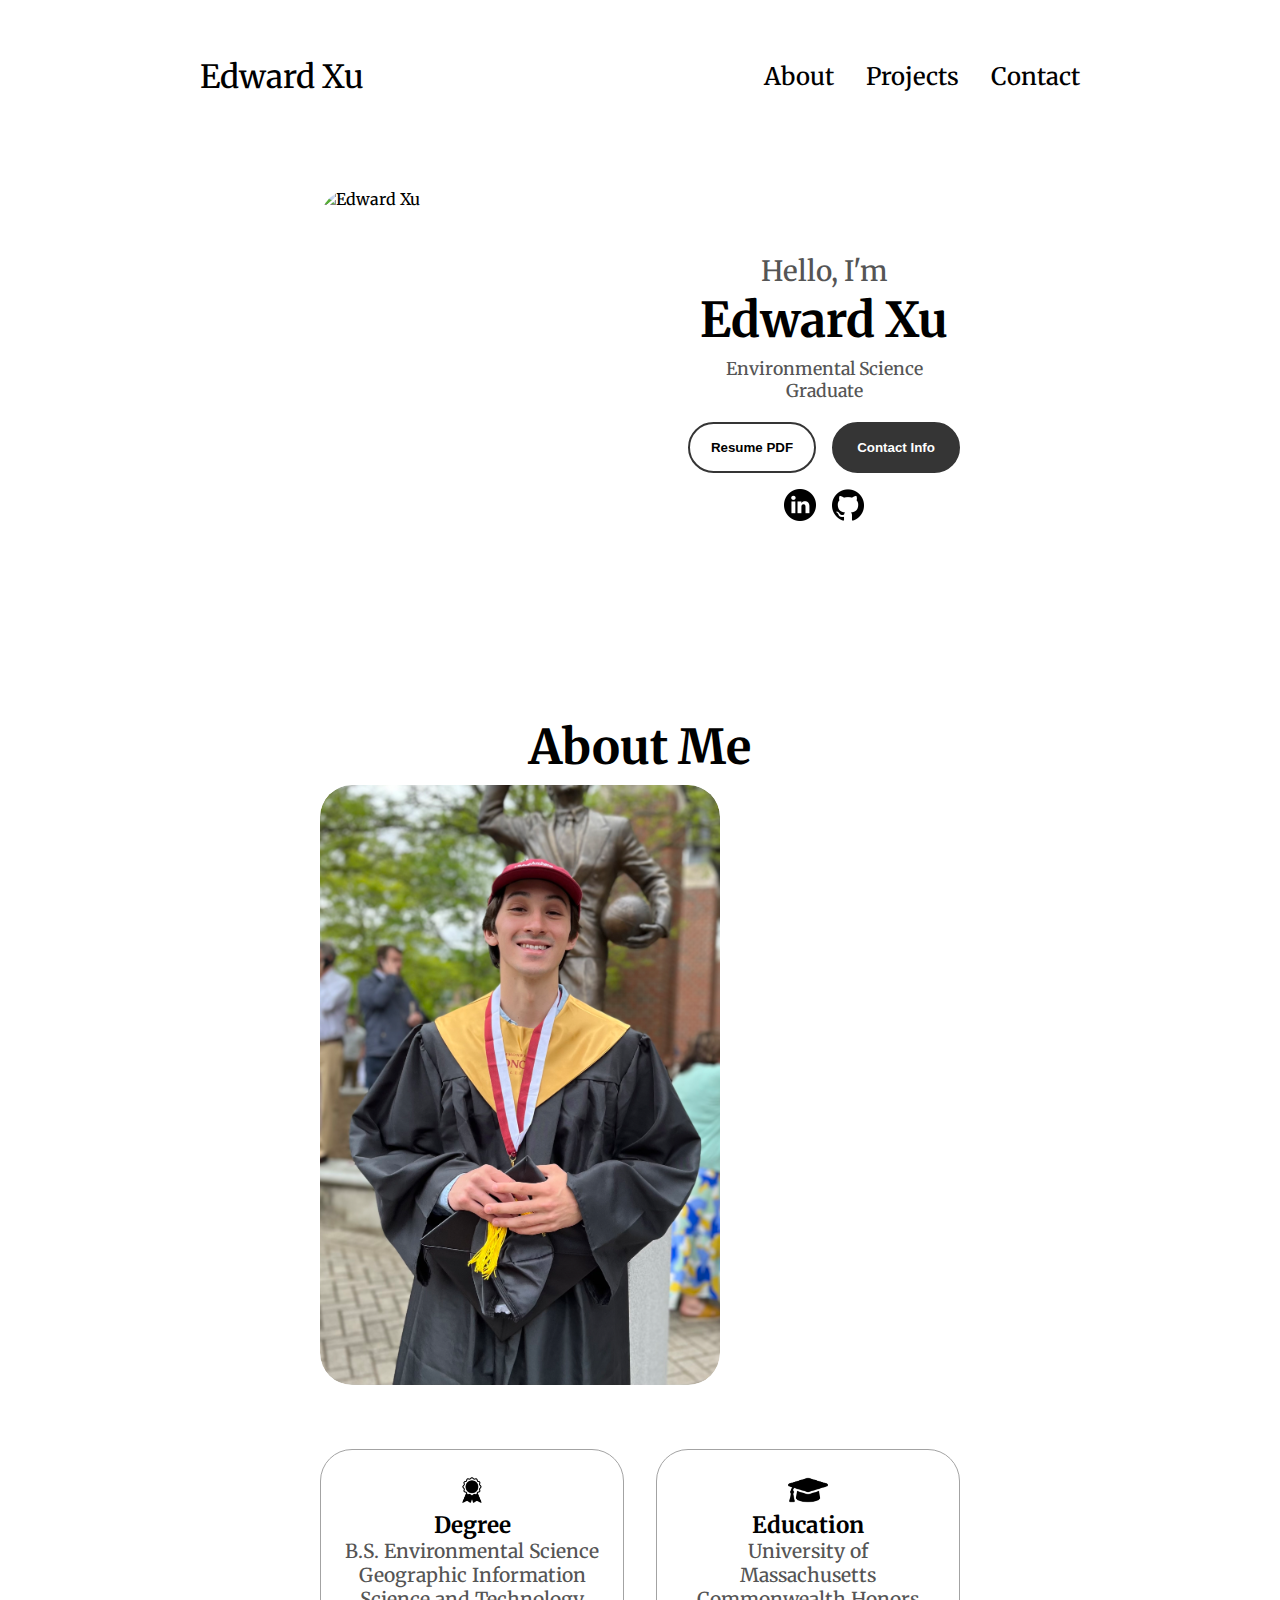
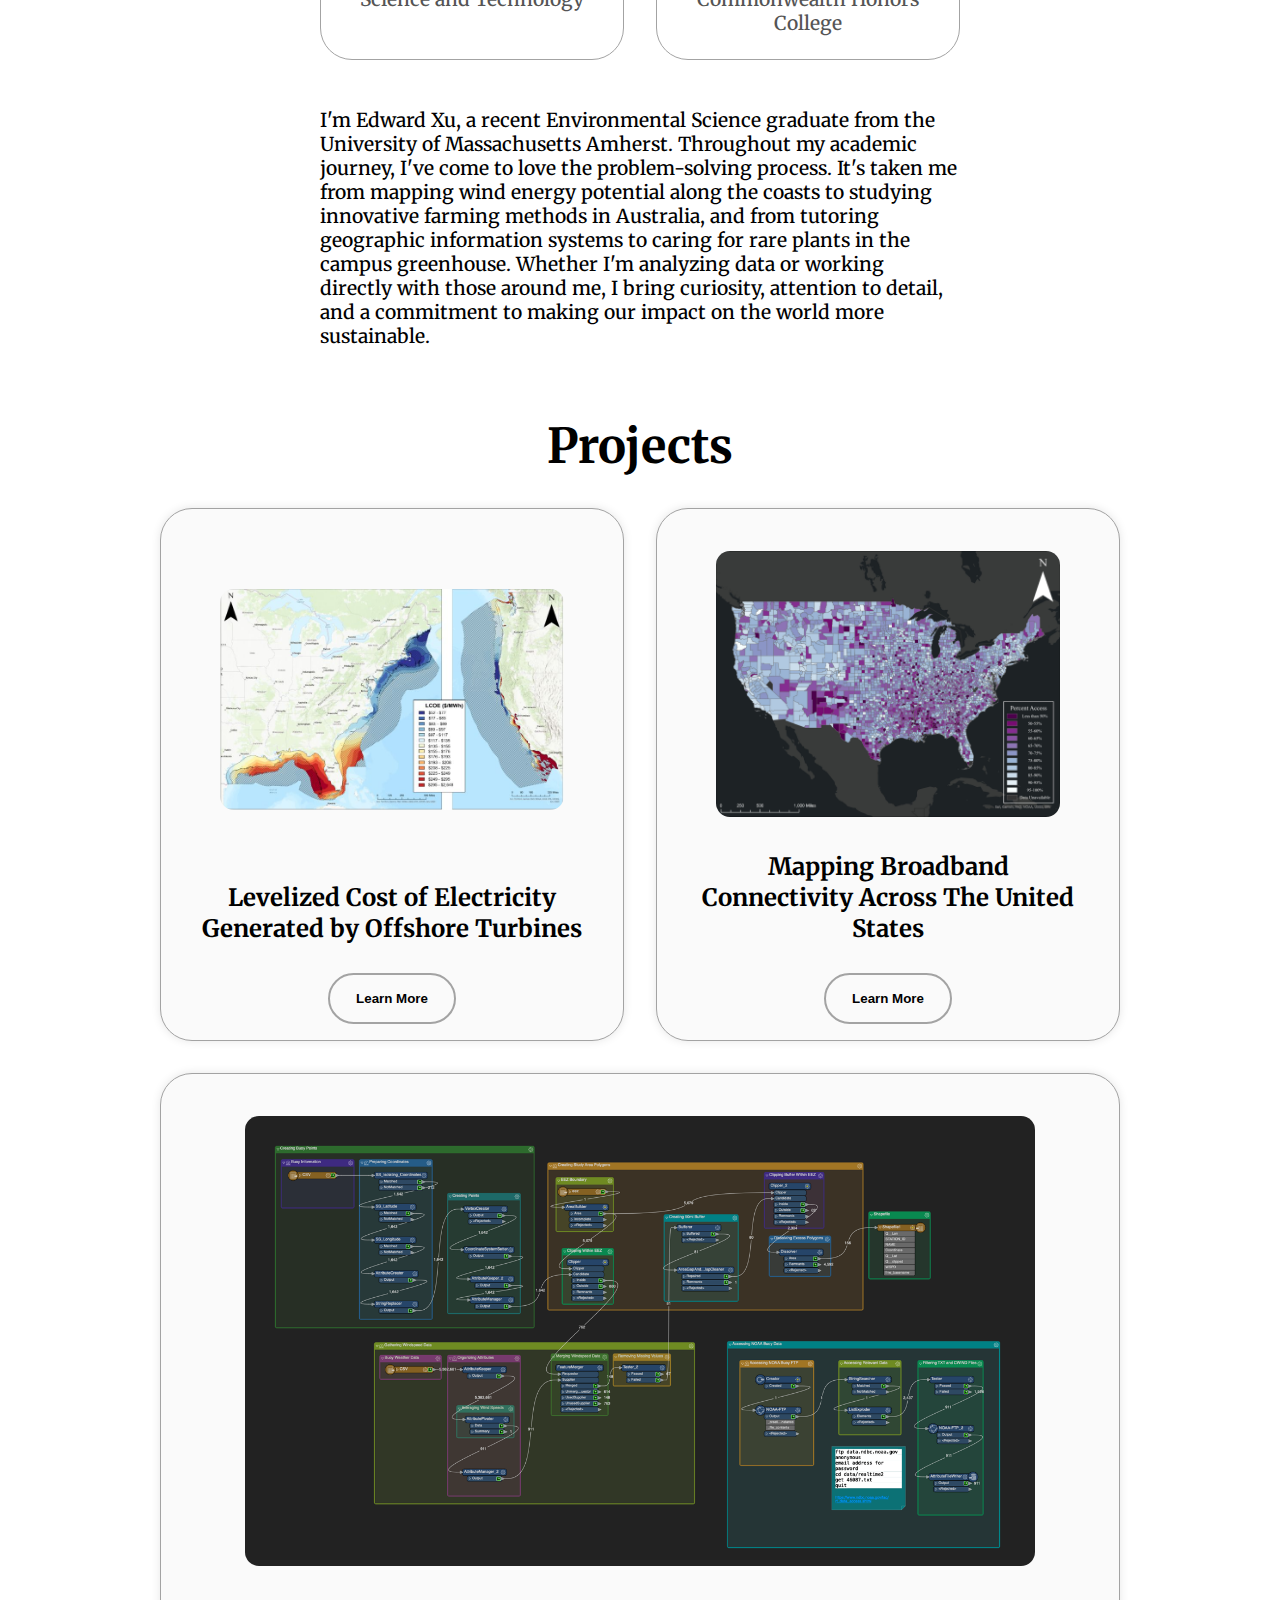
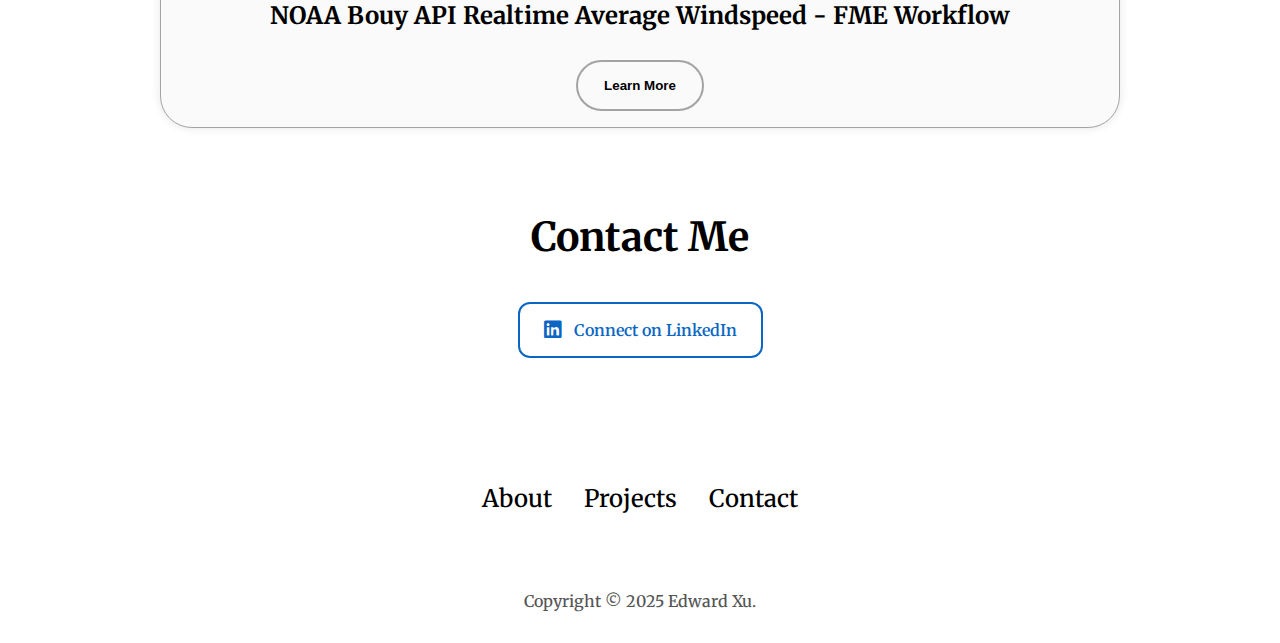
==== commit eb50ab3c: "1.0.3" ====
--- a/index.html
+++ b/index.html
@@ -52,16 +52,18 @@
                     onclick="location.href='./#contact'">Contact Info</button>
             </div>
             <div id="socials-container">
-                <img 
-                    src="./assets/linkedin.png" 
-                    alt="LinkedIn"
-                    class="icon" 
-                    onclick="location.href='https://www.linkedin.com/in/edward-xu-8b57b4224/'">
-                <img 
-                    src="./assets/github.png" 
-                    alt="Github"
-                    class="icon" 
-                    onclick="location.href='https://www.github.com'">
+                <a href="https://www.linkedin.com/in/edward-xu-8b57b4224/" target="_blank" rel="noopener noreferrer">
+                    <img 
+                        src="./assets/linkedin.png" 
+                        alt="LinkedIn"
+                        class="icon">
+                </a>
+                    <a href="https://github.com/edwardxxu?tab=repositories" target="_blank" rel="noopener noreferrer">
+                        <img 
+                            src="./assets/github.png" 
+                            alt="Github"
+                            class="icon">
+                    </a>
             </div>
         </div>
     </section>
--- a/style.css
+++ b/style.css
@@ -18,6 +18,10 @@
 
 p {
     color: rgb(85, 85, 85);
+}
+
+.logo {
+    cursor: pointer;
 }
 
 /* TRANSITION */
--- a/mediaqueries.css
+++ b/mediaqueries.css
@@ -1,278 +1,207 @@
-/* Large Screens (max-width: 1200px) */
-@media screen and (max-width: 1200px) {
-    /* Navigation */
-    #desktop-nav {
-        display: none;
-    }
-    
-    #hamburger-nav {
-        display: flex;
-    }
-
-    /* Sections */
-    section {
-        margin: 0 5rem;
-        padding: 4rem 5rem;
-    }
-
-    /* Profile Section */
-    .section_pic-container {
-        height: 350px;
-        width: 350px;
-    }
-
-    /* About Section */
-    #about .section_pic-container {
-        width: 350px;
-        height: 525px;
-    }
-
-    .about-containers {
-        gap: 1.5rem;
-    }
-
-    .about-pic {
-        border-radius: 1.75rem;
-    }
-
-    .arrow {
-        right: -3rem;
-    }
-
-    .section-container {
-        gap: 2rem;
-    }
-
-    /* Portfolio Section */
-    .color-container {
-        width: calc(50% - 2rem);
-    }
-}
-
-/* Medium Screens (max-width: 992px) */
+/* Tablet and Small Desktop Screens (max-width: 992px) */
 @media screen and (max-width: 992px) {
-    /* Profile Section */
-    .section_pic-container {
-        height: 300px;
-        width: 300px;
-    }
-
-    /* About Section */
-    #about .section_pic-container {
-        width: 300px;
-        height: 450px;
-    }
-
-    .about-containers {
-        flex-direction: column;
-        align-items: center;
-    }
-
-    .about-details-containers {
-        width: 100%;
-        gap: 1rem;
-    }
-
-    .about-pic {
-        border-radius: 1.5rem;
-    }
-
-    .arrow {
-        display: none;
+    .project-section {
+        padding: 2rem 5rem;
+    }
+
+    .gallery-container {
+        max-width: 700px;
+    }
+
+    .project-content h2 {
+        font-size: 1.6rem;
+    }
+
+    .project-content h3 {
+        font-size: 1.4rem;
+    }
+
+    .project-content p {
+        font-size: 1rem;
+    }
+
+    /* Project-specific button adjustments */
+    .python-notebook-button,
+    .rmarkdown-button {
+        width: auto;
+        max-width: 80%;
     }
 }
 
 /* Tablet Screens (max-width: 768px) */
 @media screen and (max-width: 768px) {
-    /* General Section */
-    section {
-        margin: 0 2rem;
-        padding: 4rem 2rem;
-    }
-
-    /* Profile Section */
-    #profile {
-        flex-direction: column;
-        gap: 2rem;
-        padding-top: 2vh;
-    }
-
-    .section_pic-container {
-        height: 350px;
-        width: 350px;
-        margin: 0 auto;
-    }
-
-    /* About Section */
-    #about .section_pic-container {
-        width: 280px;
-        height: 420px;
-        margin: 0 auto;
-    }
-
-    .section-container {
-        gap: 2rem;
-    }
-
-    .about-containers {
-        margin-top: 1rem;
-    }
-
-    .details-container {
-        padding: 1.2rem;
-    }
-
-    /* Portfolio Section */
-    .color-container {
-        width: 100%;
-        margin: 1rem auto;
-        padding-bottom: 100px;
-    }
-
-    .project-title {
-        font-size: 1.2rem;
+    .project-section {
+        padding: 2rem 3rem;
+    }
+
+    .project-header {
         margin-bottom: 2rem;
     }
 
-    .project-btn {
-        bottom: 2rem;
-    }
-
-    /* Contact Section */
-    .contact-section {
-        min-height: auto;
-        margin: 1rem auto;
-    }
-
-    .contact-title {
-        font-size: 2rem;
-        margin-bottom: 2rem;
-    }
-
-    .contact-links {
+    .gallery-container {
+        max-width: 600px;
+        margin: 1.5rem auto;
+    }
+
+    .gallery-btn {
+        width: 2.5rem;
+        height: 2.5rem;
+        padding: 0.8rem;
+    }
+
+    .gallery-caption {
+        font-size: 1rem;
+        padding: 0 0.5rem;
+    }
+
+    .methodology-section {
         padding: 1.5rem;
+        margin: 1.5rem 0;
+    }
+
+    .project-content ul {
+        margin-left: 1.5rem;
+    }
+
+    /* Navigation adjustments */
+    #desktop-nav {
+        padding: 1rem 3rem;
     }
 }
 
 /* Mobile Screens (max-width: 480px) */
 @media screen and (max-width: 480px) {
-    /* General */
-    section {
-        margin: 0 1rem;
-        padding: 3rem 1rem;
-    }
-
-    /* Profile Section */
-    #profile {
+    .project-section {
+        padding: 1.5rem;
+        min-height: auto;
+    }
+
+    .project-header {
+        margin-bottom: 1.5rem;
+    }
+
+    .title {
+        font-size: 1.8rem;
+    }
+
+    .gallery-container {
+        margin: 1rem auto;
+    }
+
+    .gallery-btn {
+        width: 2rem;
+        height: 2rem;
+        padding: 0.6rem;
+    }
+
+    .gallery-btn.prev {
+        left: 0.5rem;
+    }
+
+    .gallery-btn.next {
+        right: 0.5rem;
+    }
+
+    .gallery-caption {
+        font-size: 0.9rem;
+        margin-top: 0.75rem;
+    }
+
+    .dot {
+        width: 0.6rem;
+        height: 0.6rem;
+    }
+
+    /* Button styles for all project types */
+    .back-button,
+    .python-notebook-button,
+    .rmarkdown-button {
+        padding: 0.75rem 1.5rem;
+        font-size: 0.9rem;
+        margin: 1rem 0;
+        width: 100%;
+        text-align: center;
+    }
+
+    .project-content {
         gap: 1.5rem;
     }
 
-    .section_pic-container {
-        height: 280px;
-        width: 280px;
-    }
-
-    /* About Section */
-    #about .section_pic-container {
-        width: 240px;
-        height: 360px;
-    }
-
-    .about-containers {
+    .project-content h2 {
+        font-size: 1.4rem;
+    }
+
+    .project-content h3 {
+        font-size: 1.2rem;
+    }
+
+    .project-content p {
+        font-size: 0.95rem;
+        line-height: 1.6;
+    }
+
+    .project-content ul {
+        font-size: 0.95rem;
+        line-height: 1.6;
+        margin-left: 1rem;
+    }
+
+    .methodology-section {
+        padding: 1rem;
         margin: 1rem 0;
     }
 
-    .about-pic {
-        border-radius: 1rem;
-    }
-
-    .details-container {
+    /* Navigation adjustments */
+    #desktop-nav {
         padding: 1rem;
-        border-radius: 1.5rem;
-    }
-
-    .section__text__p1 {
-        font-size: 1.5rem;
-    }
-
-    .title {
-        font-size: 2.5rem;
-    }
-
-    /* Portfolio Section */
-    .project-img {
-        max-width: 100%;
-        height: auto;
-    }
-
-    .project-title {
-        font-size: 1.25rem;
-        padding: 0 1rem;
-    }
-
-    .color-container {
-        padding-bottom: 110px;
-    }
-
-    /* Contact Section */
-    .contact-content-wrapper {
-        padding: 1rem;
-    }
-
-    .contact-btn {
-        padding: 0.8rem 1.2rem;
-        font-size: 0.9rem;
+    }
+
+    .nav-links {
+        gap: 1rem;
     }
 }
 
 /* Small Mobile Screens (max-width: 360px) */
 @media screen and (max-width: 360px) {
-    /* Profile Section */
-    .section_pic-container {
-        height: 250px;
-        width: 250px;
-    }
-
-    /* About Section */
-    #about .section_pic-container {
-        width: 220px;
-        height: 330px;
-    }
-
-    .section__text__p1 {
-        font-size: 1.25rem;
+    .project-section {
+        padding: 1rem;
     }
 
     .title {
-        font-size: 2rem;
-    }
-
-    /* Portfolio Section */
-    .project-title {
-        font-size: 1.2rem;
-    }
-
-    .color-container {
-        padding-bottom: 120px;
-    }
-
-    /* Contact Section */
-    .contact-title {
-        font-size: 1.5rem;
-    }
-
-    .contact-btn {
-        padding: 0.8rem;
-        font-size: 0.9rem;
-    }
-
-    /* Footer */
-    footer {
-        padding: 1rem 0;
-    }
-
-    footer .nav-links {
-        font-size: 1.2rem;
-        gap: 1rem;
+        font-size: 1.6rem;
+    }
+
+    .gallery-btn {
+        width: 1.8rem;
+        height: 1.8rem;
+        padding: 0.5rem;
+    }
+
+    /* Button styles for all project types */
+    .back-button,
+    .python-notebook-button,
+    .rmarkdown-button {
+        padding: 0.6rem 1.2rem;
+        font-size: 0.85rem;
+        width: 100%;
+    }
+
+    .project-content h2 {
+        font-size: 1.3rem;
+    }
+
+    .project-content h3 {
+        font-size: 1.1rem;
+    }
+
+    .project-content p,
+    .project-content ul {
+        font-size: 0.9rem;
+    }
+
+    /* Navigation adjustments */
+    .nav-links {
+        gap: 0.8rem;
+        font-size: 0.9rem;
     }
 }